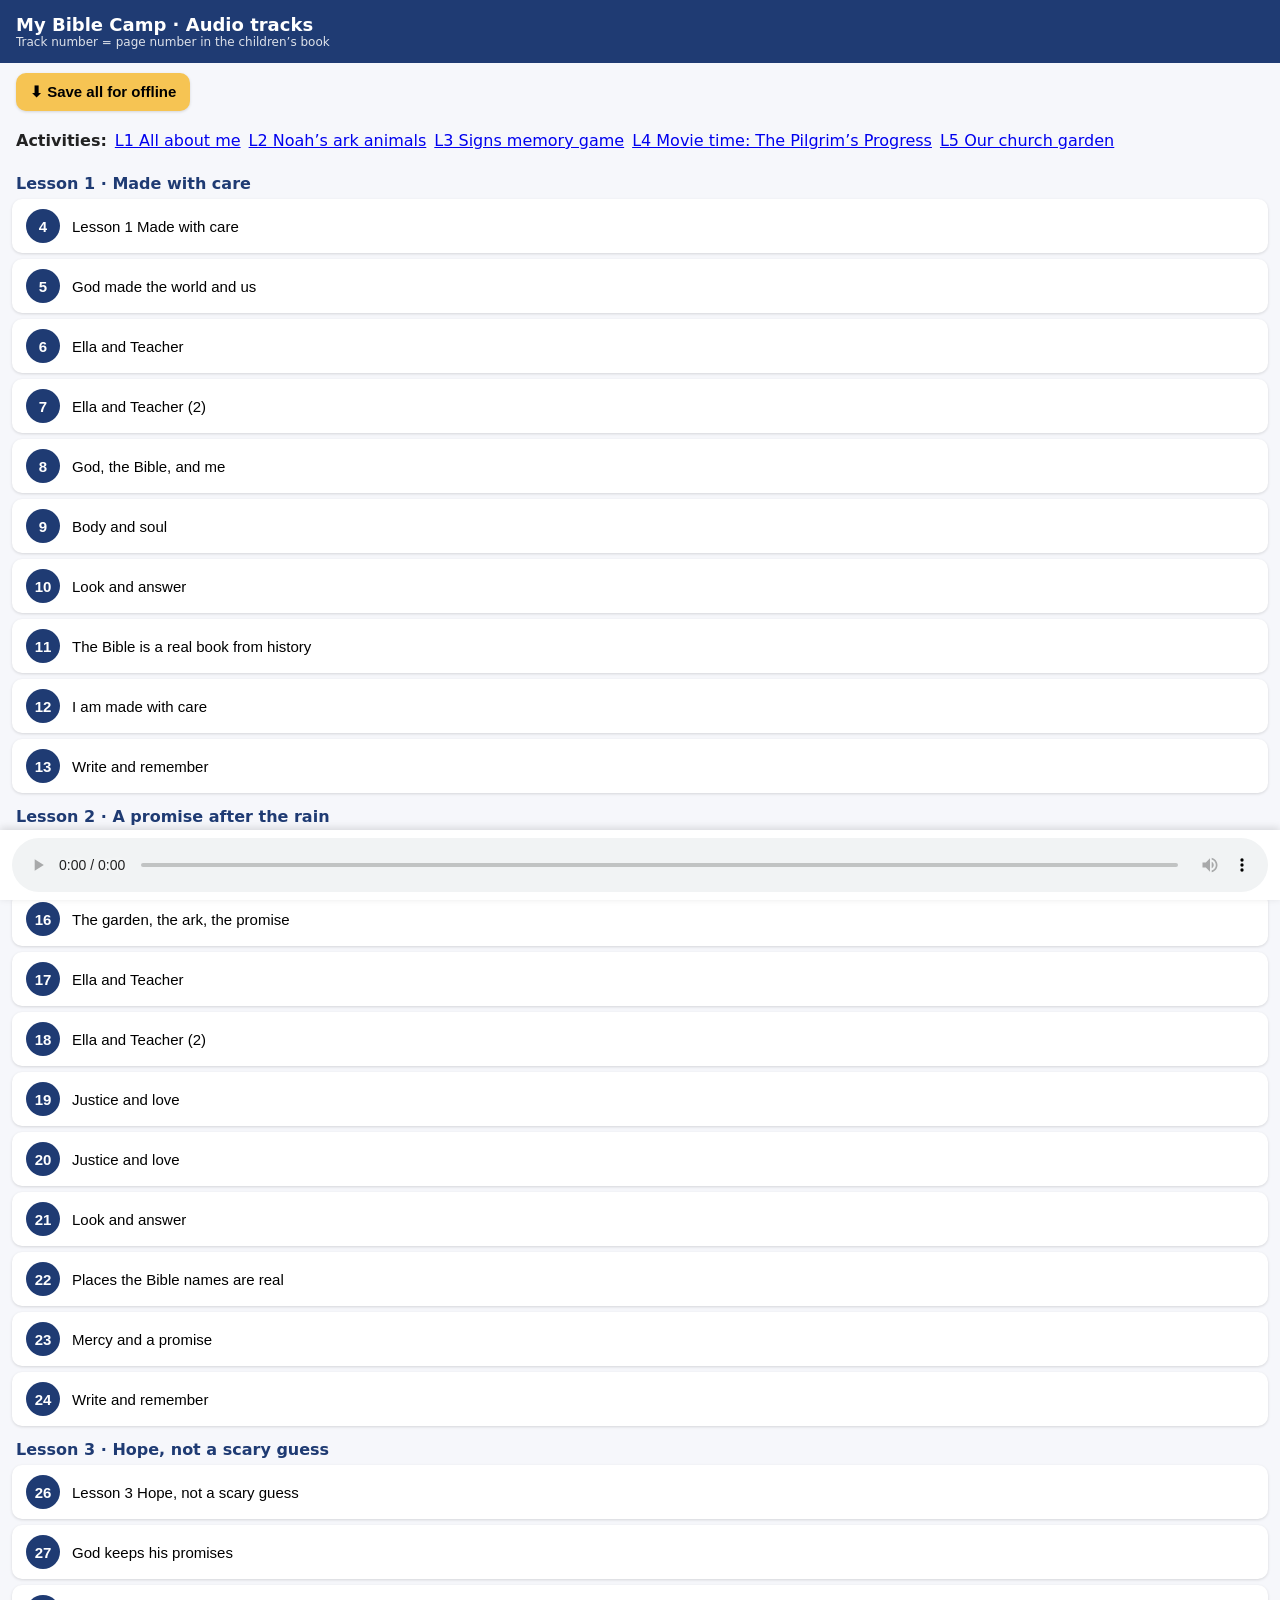
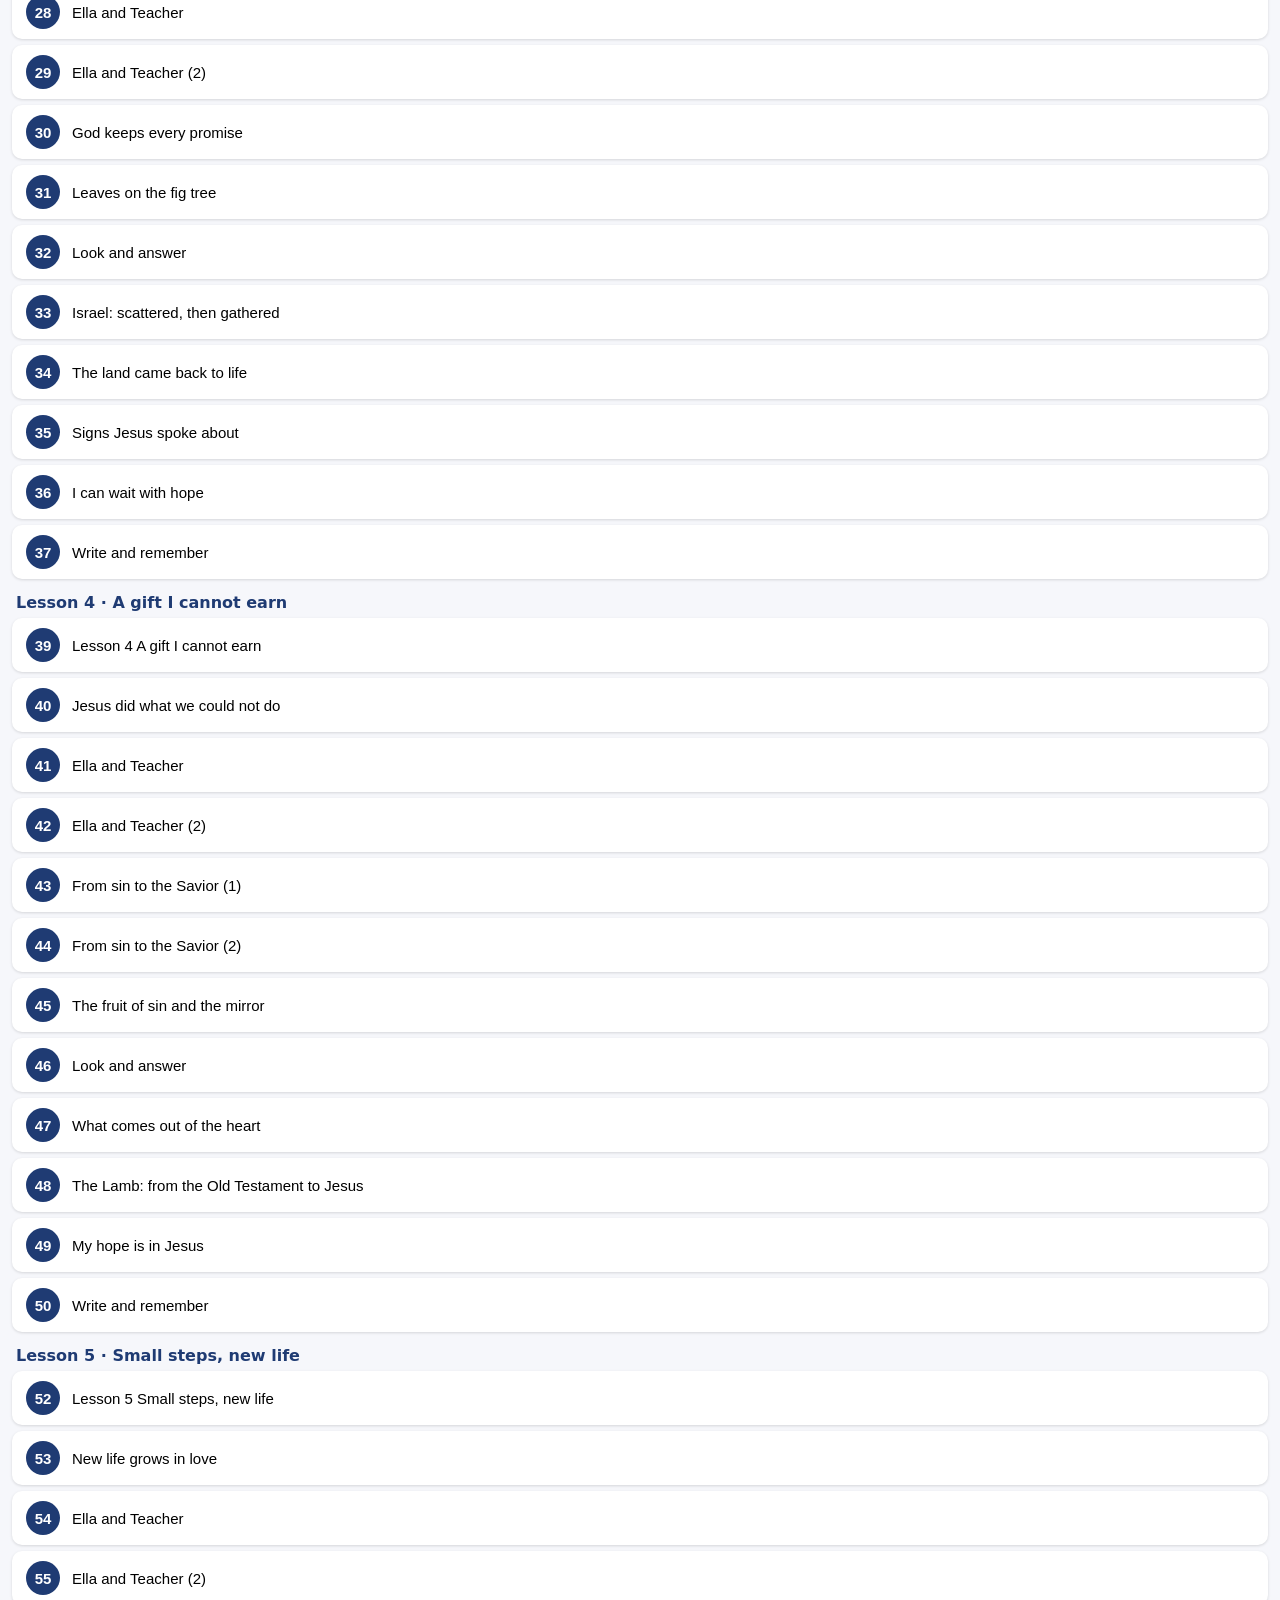
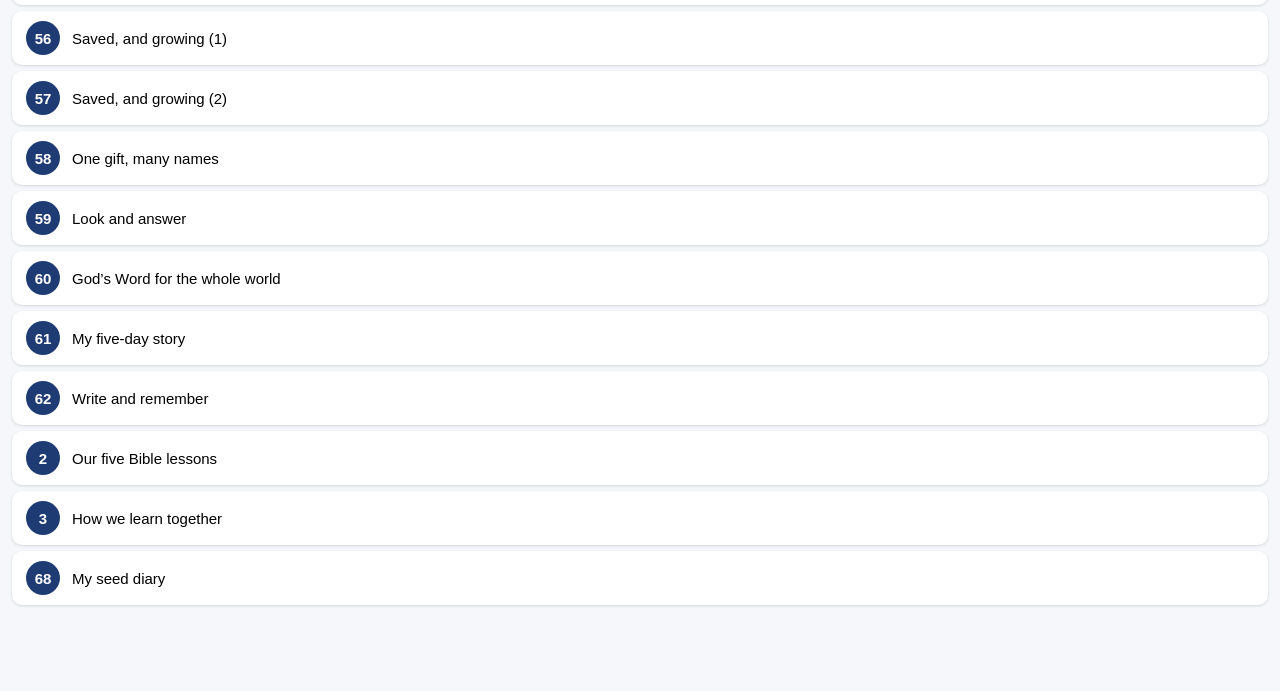
==== index.html @ bdaf3e14 "update index.html" ====
<!doctype html><html lang="en"><head><meta charset="utf-8"><meta name="viewport" content="width=device-width,initial-scale=1">
<title>My Bible Camp – Audio</title><link rel="manifest" href="manifest.webmanifest"><meta name="theme-color" content="#1F3B73">
<style>body{font-family:system-ui,sans-serif;margin:0;background:#f6f7fb;color:#222}header{background:#1F3B73;color:#fff;padding:14px 16px}header h1{margin:0;font-size:18px}
.bar{display:flex;gap:8px;padding:10px 16px;align-items:center;flex-wrap:wrap}button{border:0;border-radius:10px;padding:10px 14px;font-size:15px;background:#fff;box-shadow:0 1px 3px #0002}
#save{background:#F6C453;font-weight:700}#status{font-size:13px;color:#555}ul{list-style:none;margin:0;padding:0 12px 80px}li{margin:6px 0}
.play{width:100%;text-align:left;display:flex;gap:12px;align-items:center}.play.active{outline:3px solid #F6C453}.num{background:#1F3B73;color:#fff;border-radius:50%;width:34px;height:34px;display:inline-flex;align-items:center;justify-content:center;font-weight:700;flex:none}
.day{font-weight:700;margin:14px 4px 4px;color:#1F3B73}#ctl{position:fixed;bottom:0;left:0;right:0;background:#fff;box-shadow:0 -2px 8px #0002;padding:8px 12px;display:flex;gap:8px;align-items:center}#ctl audio{flex:1}
</style></head><body><header><h1>My Bible Camp · Audio tracks</h1><div style="font-size:12px;opacity:.85">Track number = page number in the children’s book</div></header>
<div class="bar"><button id="save">⬇ Save all for offline</button><span id="status"></span></div>
<div class="bar" id="acts"><b>Activities:</b> <a href="activity/1.html">L1 All about me</a> <a href="activity/2.html">L2 Noah’s ark animals</a> <a href="activity/3.html">L3 Signs memory game</a> <a href="activity/4.html">L4 Movie time: The Pilgrim’s Progress</a> <a href="activity/5.html">L5 Our church garden</a></div><ul id="list"><li class="day" id="L1">Lesson 1 · Made with care</li><li><button class="play" data-src="audio/track_04.mp3" id="t4"><span class="num">4</span><span class="ttl">Lesson 1 Made with care</span></button></li><li><button class="play" data-src="audio/track_05.mp3" id="t5"><span class="num">5</span><span class="ttl">God made the world and us</span></button></li><li><button class="play" data-src="audio/track_06.mp3" id="t6"><span class="num">6</span><span class="ttl">Ella and Teacher</span></button></li><li><button class="play" data-src="audio/track_07.mp3" id="t7"><span class="num">7</span><span class="ttl">Ella and Teacher (2)</span></button></li><li><button class="play" data-src="audio/track_08.mp3" id="t8"><span class="num">8</span><span class="ttl">God, the Bible, and me</span></button></li><li><button class="play" data-src="audio/track_09.mp3" id="t9"><span class="num">9</span><span class="ttl">Body and soul</span></button></li><li><button class="play" data-src="audio/track_10.mp3" id="t10"><span class="num">10</span><span class="ttl">Look and answer</span></button></li><li><button class="play" data-src="audio/track_11.mp3" id="t11"><span class="num">11</span><span class="ttl">The Bible is a real book from history</span></button></li><li><button class="play" data-src="audio/track_12.mp3" id="t12"><span class="num">12</span><span class="ttl">I am made with care</span></button></li><li><button class="play" data-src="audio/track_13.mp3" id="t13"><span class="num">13</span><span class="ttl">Write and remember</span></button></li><li class="day" id="L2">Lesson 2 · A promise after the rain</li><li><button class="play" data-src="audio/track_15.mp3" id="t15"><span class="num">15</span><span class="ttl">Lesson 2 A promise after the rain</span></button></li><li><button class="play" data-src="audio/track_16.mp3" id="t16"><span class="num">16</span><span class="ttl">The garden, the ark, the promise</span></button></li><li><button class="play" data-src="audio/track_17.mp3" id="t17"><span class="num">17</span><span class="ttl">Ella and Teacher</span></button></li><li><button class="play" data-src="audio/track_18.mp3" id="t18"><span class="num">18</span><span class="ttl">Ella and Teacher (2)</span></button></li><li><button class="play" data-src="audio/track_19.mp3" id="t19"><span class="num">19</span><span class="ttl">Justice and love</span></button></li><li><button class="play" data-src="audio/track_20.mp3" id="t20"><span class="num">20</span><span class="ttl">Justice and love</span></button></li><li><button class="play" data-src="audio/track_21.mp3" id="t21"><span class="num">21</span><span class="ttl">Look and answer</span></button></li><li><button class="play" data-src="audio/track_22.mp3" id="t22"><span class="num">22</span><span class="ttl">Places the Bible names are real</span></button></li><li><button class="play" data-src="audio/track_23.mp3" id="t23"><span class="num">23</span><span class="ttl">Mercy and a promise</span></button></li><li><button class="play" data-src="audio/track_24.mp3" id="t24"><span class="num">24</span><span class="ttl">Write and remember</span></button></li><li class="day" id="L3">Lesson 3 · Hope, not a scary guess</li><li><button class="play" data-src="audio/track_26.mp3" id="t26"><span class="num">26</span><span class="ttl">Lesson 3 Hope, not a scary guess</span></button></li><li><button class="play" data-src="audio/track_27.mp3" id="t27"><span class="num">27</span><span class="ttl">God keeps his promises</span></button></li><li><button class="play" data-src="audio/track_28.mp3" id="t28"><span class="num">28</span><span class="ttl">Ella and Teacher</span></button></li><li><button class="play" data-src="audio/track_29.mp3" id="t29"><span class="num">29</span><span class="ttl">Ella and Teacher (2)</span></button></li><li><button class="play" data-src="audio/track_30.mp3" id="t30"><span class="num">30</span><span class="ttl">God keeps every promise</span></button></li><li><button class="play" data-src="audio/track_31.mp3" id="t31"><span class="num">31</span><span class="ttl">Leaves on the fig tree</span></button></li><li><button class="play" data-src="audio/track_32.mp3" id="t32"><span class="num">32</span><span class="ttl">Look and answer</span></button></li><li><button class="play" data-src="audio/track_33.mp3" id="t33"><span class="num">33</span><span class="ttl">Israel: scattered, then gathered</span></button></li><li><button class="play" data-src="audio/track_34.mp3" id="t34"><span class="num">34</span><span class="ttl">The land came back to life</span></button></li><li><button class="play" data-src="audio/track_35.mp3" id="t35"><span class="num">35</span><span class="ttl">Signs Jesus spoke about</span></button></li><li><button class="play" data-src="audio/track_36.mp3" id="t36"><span class="num">36</span><span class="ttl">I can wait with hope</span></button></li><li><button class="play" data-src="audio/track_37.mp3" id="t37"><span class="num">37</span><span class="ttl">Write and remember</span></button></li><li class="day" id="L4">Lesson 4 · A gift I cannot earn</li><li><button class="play" data-src="audio/track_39.mp3" id="t39"><span class="num">39</span><span class="ttl">Lesson 4 A gift I cannot earn</span></button></li><li><button class="play" data-src="audio/track_40.mp3" id="t40"><span class="num">40</span><span class="ttl">Jesus did what we could not do</span></button></li><li><button class="play" data-src="audio/track_41.mp3" id="t41"><span class="num">41</span><span class="ttl">Ella and Teacher</span></button></li><li><button class="play" data-src="audio/track_42.mp3" id="t42"><span class="num">42</span><span class="ttl">Ella and Teacher (2)</span></button></li><li><button class="play" data-src="audio/track_43.mp3" id="t43"><span class="num">43</span><span class="ttl">From sin to the Savior (1)</span></button></li><li><button class="play" data-src="audio/track_44.mp3" id="t44"><span class="num">44</span><span class="ttl">From sin to the Savior (2)</span></button></li><li><button class="play" data-src="audio/track_45.mp3" id="t45"><span class="num">45</span><span class="ttl">The fruit of sin and the mirror</span></button></li><li><button class="play" data-src="audio/track_46.mp3" id="t46"><span class="num">46</span><span class="ttl">Look and answer</span></button></li><li><button class="play" data-src="audio/track_47.mp3" id="t47"><span class="num">47</span><span class="ttl">What comes out of the heart</span></button></li><li><button class="play" data-src="audio/track_48.mp3" id="t48"><span class="num">48</span><span class="ttl">The Lamb: from the Old Testament to Jesus</span></button></li><li><button class="play" data-src="audio/track_49.mp3" id="t49"><span class="num">49</span><span class="ttl">My hope is in Jesus</span></button></li><li><button class="play" data-src="audio/track_50.mp3" id="t50"><span class="num">50</span><span class="ttl">Write and remember</span></button></li><li class="day" id="L5">Lesson 5 · Small steps, new life</li><li><button class="play" data-src="audio/track_52.mp3" id="t52"><span class="num">52</span><span class="ttl">Lesson 5 Small steps, new life</span></button></li><li><button class="play" data-src="audio/track_53.mp3" id="t53"><span class="num">53</span><span class="ttl">New life grows in love</span></button></li><li><button class="play" data-src="audio/track_54.mp3" id="t54"><span class="num">54</span><span class="ttl">Ella and Teacher</span></button></li><li><button class="play" data-src="audio/track_55.mp3" id="t55"><span class="num">55</span><span class="ttl">Ella and Teacher (2)</span></button></li><li><button class="play" data-src="audio/track_56.mp3" id="t56"><span class="num">56</span><span class="ttl">Saved, and growing (1)</span></button></li><li><button class="play" data-src="audio/track_57.mp3" id="t57"><span class="num">57</span><span class="ttl">Saved, and growing (2)</span></button></li><li><button class="play" data-src="audio/track_58.mp3" id="t58"><span class="num">58</span><span class="ttl">One gift, many names</span></button></li><li><button class="play" data-src="audio/track_59.mp3" id="t59"><span class="num">59</span><span class="ttl">Look and answer</span></button></li><li><button class="play" data-src="audio/track_60.mp3" id="t60"><span class="num">60</span><span class="ttl">God’s Word for the whole world</span></button></li><li><button class="play" data-src="audio/track_61.mp3" id="t61"><span class="num">61</span><span class="ttl">My five-day story</span></button></li><li><button class="play" data-src="audio/track_62.mp3" id="t62"><span class="num">62</span><span class="ttl">Write and remember</span></button></li>
<li><button class="play" data-src="audio/track_02.mp3" id="t2"><span class="num">2</span><span class="ttl">Our five Bible lessons</span></button></li><li><button class="play" data-src="audio/track_03.mp3" id="t3"><span class="num">3</span><span class="ttl">How we learn together</span></button></li><li><button class="play" data-src="audio/track_68.mp3" id="t68"><span class="num">68</span><span class="ttl">My seed diary</span></button></li></ul>
<div id="ctl"><audio id="a" controls preload="none"></audio></div>
<script>
const a=document.getElementById('a');const files=["audio/track_02.mp3", "audio/track_03.mp3", "audio/track_04.mp3", "audio/track_05.mp3", "audio/track_06.mp3", "audio/track_07.mp3", "audio/track_08.mp3", "audio/track_09.mp3", "audio/track_10.mp3", "audio/track_11.mp3", "audio/track_12.mp3", "audio/track_13.mp3", "audio/track_15.mp3", "audio/track_16.mp3", "audio/track_17.mp3", "audio/track_18.mp3", "audio/track_19.mp3", "audio/track_20.mp3", "audio/track_21.mp3", "audio/track_22.mp3", "audio/track_23.mp3", "audio/track_24.mp3", "audio/track_26.mp3", "audio/track_27.mp3", "audio/track_28.mp3", "audio/track_29.mp3", "audio/track_30.mp3", "audio/track_31.mp3", "audio/track_32.mp3", "audio/track_33.mp3", "audio/track_34.mp3", "audio/track_35.mp3", "audio/track_36.mp3", "audio/track_37.mp3", "audio/track_39.mp3", "audio/track_40.mp3", "audio/track_41.mp3", "audio/track_42.mp3", "audio/track_43.mp3", "audio/track_44.mp3", "audio/track_45.mp3", "audio/track_46.mp3", "audio/track_47.mp3", "audio/track_48.mp3", "audio/track_49.mp3", "audio/track_50.mp3", "audio/track_52.mp3", "audio/track_53.mp3", "audio/track_54.mp3", "audio/track_55.mp3", "audio/track_56.mp3", "audio/track_57.mp3", "audio/track_58.mp3", "audio/track_59.mp3", "audio/track_60.mp3", "audio/track_61.mp3", "audio/track_62.mp3", "audio/track_68.mp3", "activity/1.html", "activity/2.html", "activity/3.html", "activity/4.html", "activity/5.html", "activity/a1.mp3", "activity/a3.mp3"];
function play(btn){document.querySelectorAll('.play').forEach(b=>b.classList.remove('active'));btn.classList.add('active');a.src=btn.dataset.src;a.play();btn.scrollIntoView({block:'center'});}
document.querySelectorAll('.play').forEach(b=>b.onclick=()=>play(b));
if('serviceWorker' in navigator)navigator.serviceWorker.register('sw.js');
document.getElementById('save').onclick=async()=>{const s=document.getElementById('status');const c=await caches.open('bible-audio-v1');let n=0;for(const f of files){try{await c.add(f);n++;s.textContent=`Saved ${n}/${files.length}`;}catch(e){s.textContent='Error: '+f;}}s.textContent=`Saved ${n} tracks. Works offline now.`;};
const h=location.hash.replace('#','');if(h){const b=document.getElementById('t'+h);if(b)setTimeout(()=>play(b),300);else{const d=document.getElementById(h);if(d)d.scrollIntoView({block:'start'});}}
</script></body></html>
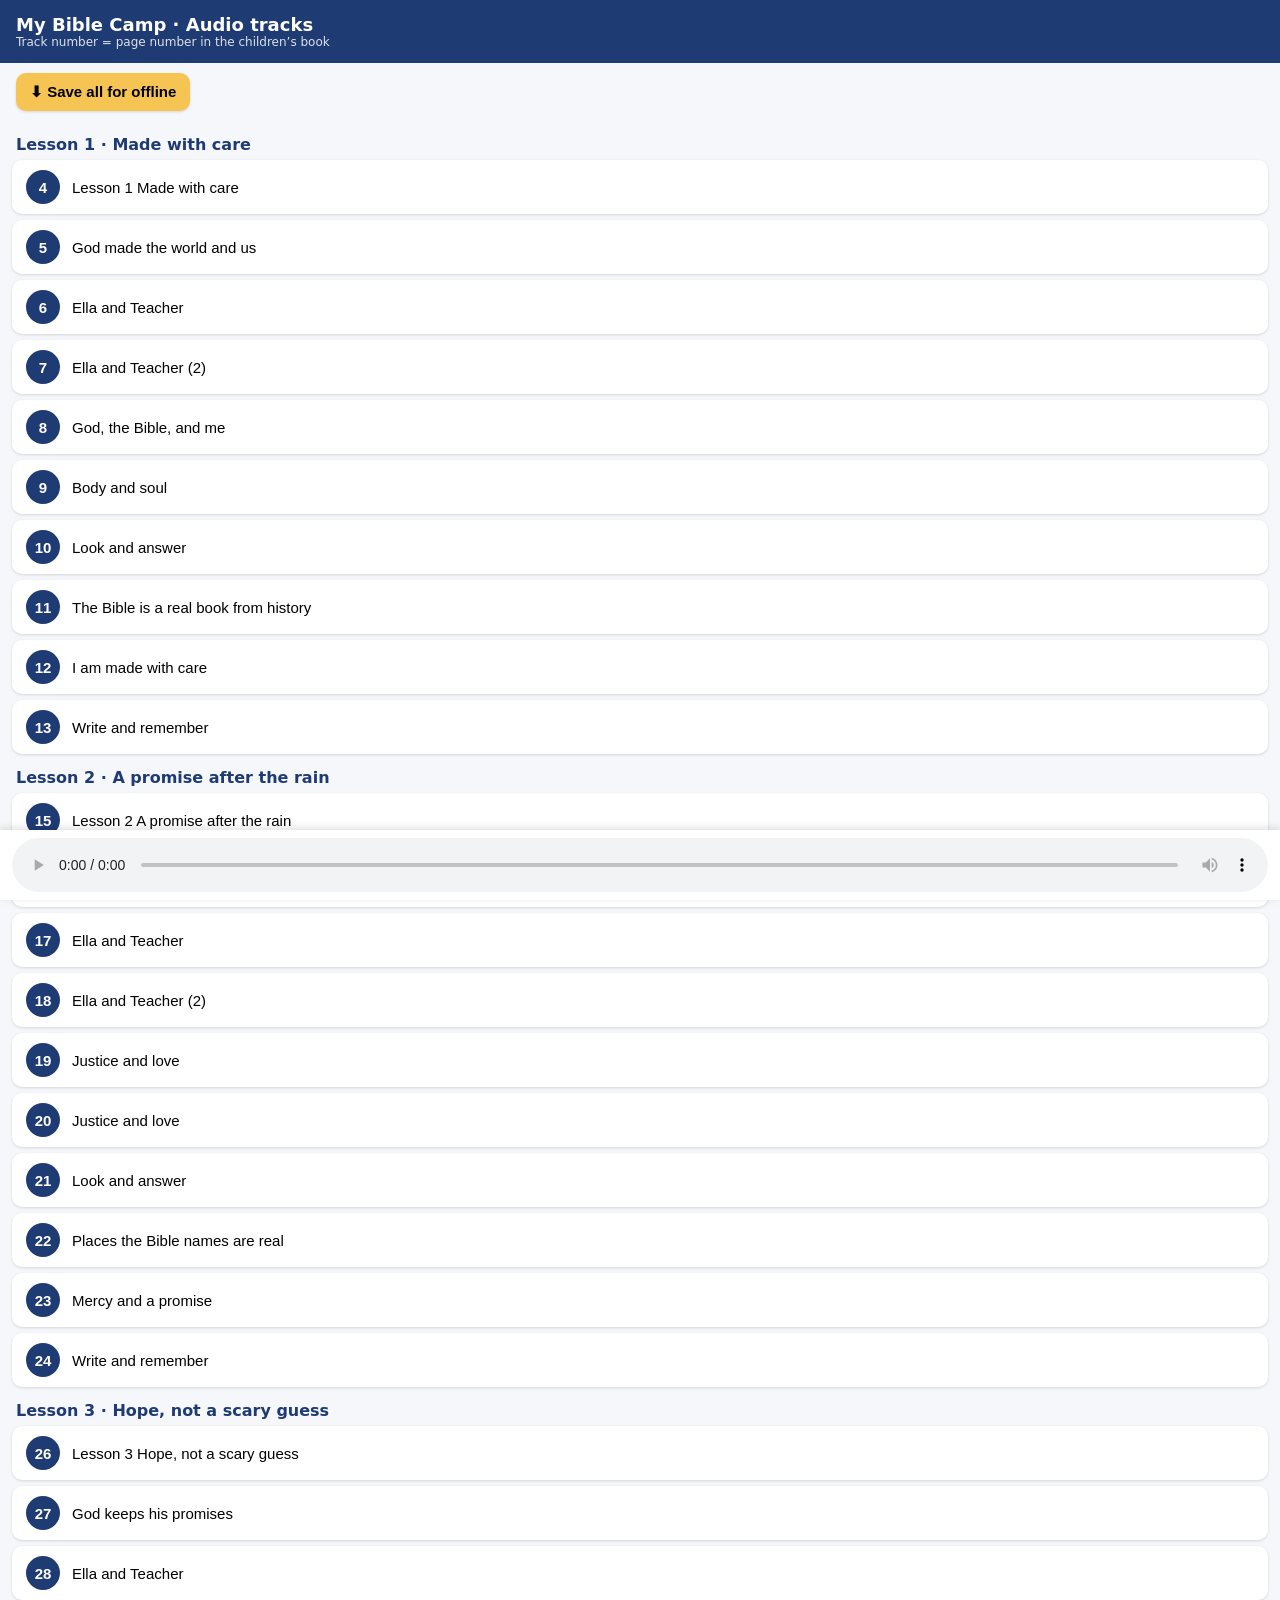
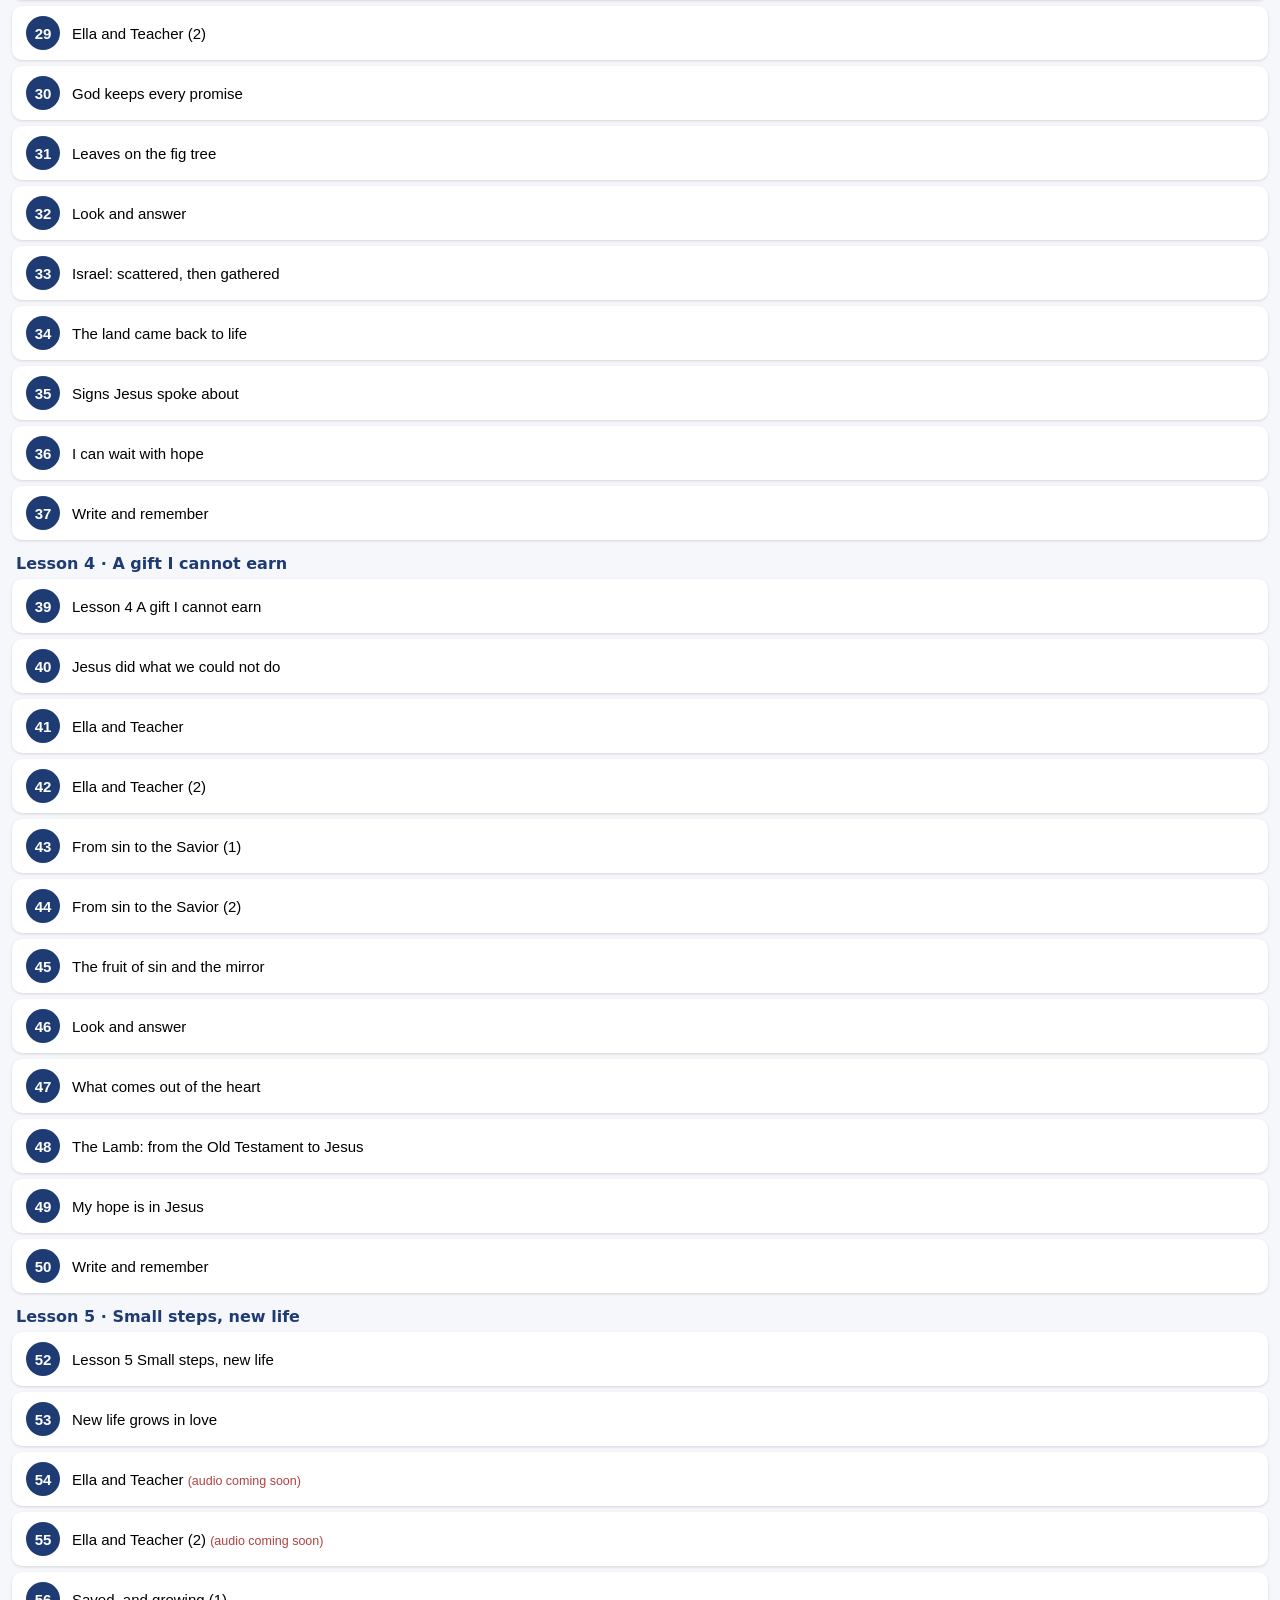
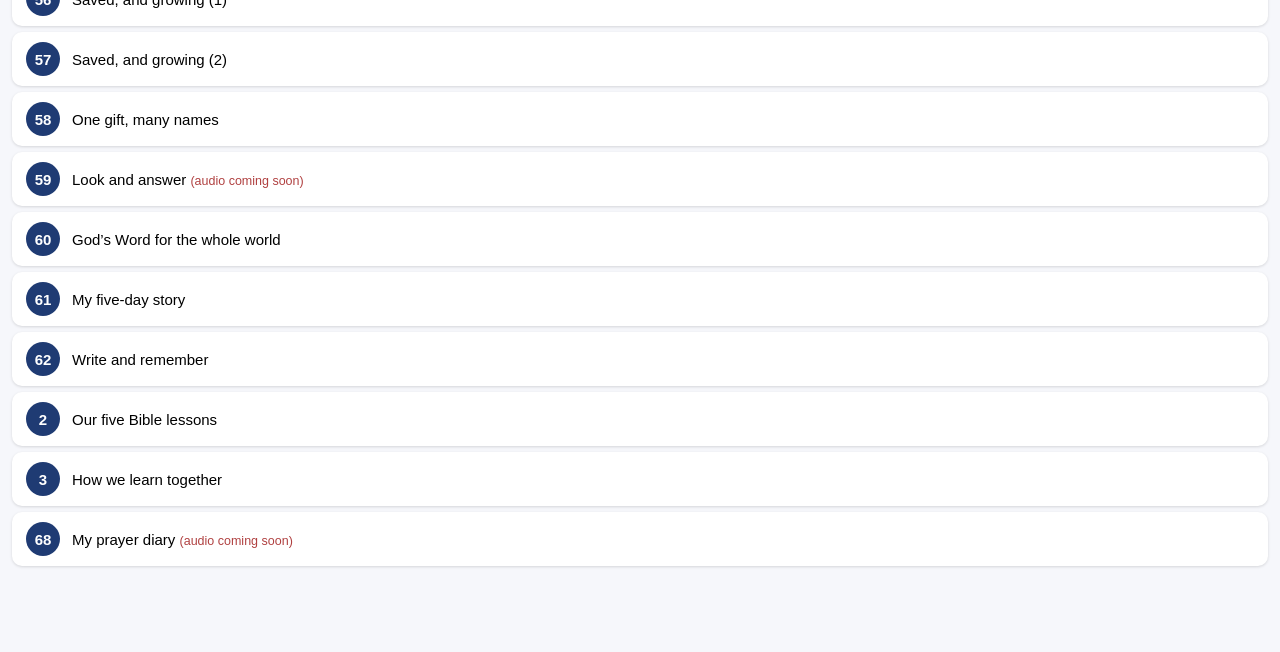
==== commit 1c7e1f2c: "update root: Day 4 sin fruits, Day 5 prayer capsule, opening day page" ====
--- a/index.html
+++ b/index.html
@@ -7,14 +7,14 @@
 .day{font-weight:700;margin:14px 4px 4px;color:#1F3B73}#ctl{position:fixed;bottom:0;left:0;right:0;background:#fff;box-shadow:0 -2px 8px #0002;padding:8px 12px;display:flex;gap:8px;align-items:center}#ctl audio{flex:1}
 </style></head><body><header><h1>My Bible Camp · Audio tracks</h1><div style="font-size:12px;opacity:.85">Track number = page number in the children’s book</div></header>
 <div class="bar"><button id="save">⬇ Save all for offline</button><span id="status"></span></div>
-<div class="bar" id="acts"><b>Activities:</b> <a href="activity/1.html">L1 All about me</a> <a href="activity/2.html">L2 Noah’s ark animals</a> <a href="activity/3.html">L3 Signs memory game</a> <a href="activity/4.html">L4 Movie time: The Pilgrim’s Progress</a> <a href="activity/5.html">L5 Our church garden</a></div><ul id="list"><li class="day" id="L1">Lesson 1 · Made with care</li><li><button class="play" data-src="audio/track_04.mp3" id="t4"><span class="num">4</span><span class="ttl">Lesson 1 Made with care</span></button></li><li><button class="play" data-src="audio/track_05.mp3" id="t5"><span class="num">5</span><span class="ttl">God made the world and us</span></button></li><li><button class="play" data-src="audio/track_06.mp3" id="t6"><span class="num">6</span><span class="ttl">Ella and Teacher</span></button></li><li><button class="play" data-src="audio/track_07.mp3" id="t7"><span class="num">7</span><span class="ttl">Ella and Teacher (2)</span></button></li><li><button class="play" data-src="audio/track_08.mp3" id="t8"><span class="num">8</span><span class="ttl">God, the Bible, and me</span></button></li><li><button class="play" data-src="audio/track_09.mp3" id="t9"><span class="num">9</span><span class="ttl">Body and soul</span></button></li><li><button class="play" data-src="audio/track_10.mp3" id="t10"><span class="num">10</span><span class="ttl">Look and answer</span></button></li><li><button class="play" data-src="audio/track_11.mp3" id="t11"><span class="num">11</span><span class="ttl">The Bible is a real book from history</span></button></li><li><button class="play" data-src="audio/track_12.mp3" id="t12"><span class="num">12</span><span class="ttl">I am made with care</span></button></li><li><button class="play" data-src="audio/track_13.mp3" id="t13"><span class="num">13</span><span class="ttl">Write and remember</span></button></li><li class="day" id="L2">Lesson 2 · A promise after the rain</li><li><button class="play" data-src="audio/track_15.mp3" id="t15"><span class="num">15</span><span class="ttl">Lesson 2 A promise after the rain</span></button></li><li><button class="play" data-src="audio/track_16.mp3" id="t16"><span class="num">16</span><span class="ttl">The garden, the ark, the promise</span></button></li><li><button class="play" data-src="audio/track_17.mp3" id="t17"><span class="num">17</span><span class="ttl">Ella and Teacher</span></button></li><li><button class="play" data-src="audio/track_18.mp3" id="t18"><span class="num">18</span><span class="ttl">Ella and Teacher (2)</span></button></li><li><button class="play" data-src="audio/track_19.mp3" id="t19"><span class="num">19</span><span class="ttl">Justice and love</span></button></li><li><button class="play" data-src="audio/track_20.mp3" id="t20"><span class="num">20</span><span class="ttl">Justice and love</span></button></li><li><button class="play" data-src="audio/track_21.mp3" id="t21"><span class="num">21</span><span class="ttl">Look and answer</span></button></li><li><button class="play" data-src="audio/track_22.mp3" id="t22"><span class="num">22</span><span class="ttl">Places the Bible names are real</span></button></li><li><button class="play" data-src="audio/track_23.mp3" id="t23"><span class="num">23</span><span class="ttl">Mercy and a promise</span></button></li><li><button class="play" data-src="audio/track_24.mp3" id="t24"><span class="num">24</span><span class="ttl">Write and remember</span></button></li><li class="day" id="L3">Lesson 3 · Hope, not a scary guess</li><li><button class="play" data-src="audio/track_26.mp3" id="t26"><span class="num">26</span><span class="ttl">Lesson 3 Hope, not a scary guess</span></button></li><li><button class="play" data-src="audio/track_27.mp3" id="t27"><span class="num">27</span><span class="ttl">God keeps his promises</span></button></li><li><button class="play" data-src="audio/track_28.mp3" id="t28"><span class="num">28</span><span class="ttl">Ella and Teacher</span></button></li><li><button class="play" data-src="audio/track_29.mp3" id="t29"><span class="num">29</span><span class="ttl">Ella and Teacher (2)</span></button></li><li><button class="play" data-src="audio/track_30.mp3" id="t30"><span class="num">30</span><span class="ttl">God keeps every promise</span></button></li><li><button class="play" data-src="audio/track_31.mp3" id="t31"><span class="num">31</span><span class="ttl">Leaves on the fig tree</span></button></li><li><button class="play" data-src="audio/track_32.mp3" id="t32"><span class="num">32</span><span class="ttl">Look and answer</span></button></li><li><button class="play" data-src="audio/track_33.mp3" id="t33"><span class="num">33</span><span class="ttl">Israel: scattered, then gathered</span></button></li><li><button class="play" data-src="audio/track_34.mp3" id="t34"><span class="num">34</span><span class="ttl">The land came back to life</span></button></li><li><button class="play" data-src="audio/track_35.mp3" id="t35"><span class="num">35</span><span class="ttl">Signs Jesus spoke about</span></button></li><li><button class="play" data-src="audio/track_36.mp3" id="t36"><span class="num">36</span><span class="ttl">I can wait with hope</span></button></li><li><button class="play" data-src="audio/track_37.mp3" id="t37"><span class="num">37</span><span class="ttl">Write and remember</span></button></li><li class="day" id="L4">Lesson 4 · A gift I cannot earn</li><li><button class="play" data-src="audio/track_39.mp3" id="t39"><span class="num">39</span><span class="ttl">Lesson 4 A gift I cannot earn</span></button></li><li><button class="play" data-src="audio/track_40.mp3" id="t40"><span class="num">40</span><span class="ttl">Jesus did what we could not do</span></button></li><li><button class="play" data-src="audio/track_41.mp3" id="t41"><span class="num">41</span><span class="ttl">Ella and Teacher</span></button></li><li><button class="play" data-src="audio/track_42.mp3" id="t42"><span class="num">42</span><span class="ttl">Ella and Teacher (2)</span></button></li><li><button class="play" data-src="audio/track_43.mp3" id="t43"><span class="num">43</span><span class="ttl">From sin to the Savior (1)</span></button></li><li><button class="play" data-src="audio/track_44.mp3" id="t44"><span class="num">44</span><span class="ttl">From sin to the Savior (2)</span></button></li><li><button class="play" data-src="audio/track_45.mp3" id="t45"><span class="num">45</span><span class="ttl">The fruit of sin and the mirror</span></button></li><li><button class="play" data-src="audio/track_46.mp3" id="t46"><span class="num">46</span><span class="ttl">Look and answer</span></button></li><li><button class="play" data-src="audio/track_47.mp3" id="t47"><span class="num">47</span><span class="ttl">What comes out of the heart</span></button></li><li><button class="play" data-src="audio/track_48.mp3" id="t48"><span class="num">48</span><span class="ttl">The Lamb: from the Old Testament to Jesus</span></button></li><li><button class="play" data-src="audio/track_49.mp3" id="t49"><span class="num">49</span><span class="ttl">My hope is in Jesus</span></button></li><li><button class="play" data-src="audio/track_50.mp3" id="t50"><span class="num">50</span><span class="ttl">Write and remember</span></button></li><li class="day" id="L5">Lesson 5 · Small steps, new life</li><li><button class="play" data-src="audio/track_52.mp3" id="t52"><span class="num">52</span><span class="ttl">Lesson 5 Small steps, new life</span></button></li><li><button class="play" data-src="audio/track_53.mp3" id="t53"><span class="num">53</span><span class="ttl">New life grows in love</span></button></li><li><button class="play" data-src="audio/track_54.mp3" id="t54"><span class="num">54</span><span class="ttl">Ella and Teacher</span></button></li><li><button class="play" data-src="audio/track_55.mp3" id="t55"><span class="num">55</span><span class="ttl">Ella and Teacher (2)</span></button></li><li><button class="play" data-src="audio/track_56.mp3" id="t56"><span class="num">56</span><span class="ttl">Saved, and growing (1)</span></button></li><li><button class="play" data-src="audio/track_57.mp3" id="t57"><span class="num">57</span><span class="ttl">Saved, and growing (2)</span></button></li><li><button class="play" data-src="audio/track_58.mp3" id="t58"><span class="num">58</span><span class="ttl">One gift, many names</span></button></li><li><button class="play" data-src="audio/track_59.mp3" id="t59"><span class="num">59</span><span class="ttl">Look and answer</span></button></li><li><button class="play" data-src="audio/track_60.mp3" id="t60"><span class="num">60</span><span class="ttl">God’s Word for the whole world</span></button></li><li><button class="play" data-src="audio/track_61.mp3" id="t61"><span class="num">61</span><span class="ttl">My five-day story</span></button></li><li><button class="play" data-src="audio/track_62.mp3" id="t62"><span class="num">62</span><span class="ttl">Write and remember</span></button></li>
-<li><button class="play" data-src="audio/track_02.mp3" id="t2"><span class="num">2</span><span class="ttl">Our five Bible lessons</span></button></li><li><button class="play" data-src="audio/track_03.mp3" id="t3"><span class="num">3</span><span class="ttl">How we learn together</span></button></li><li><button class="play" data-src="audio/track_68.mp3" id="t68"><span class="num">68</span><span class="ttl">My seed diary</span></button></li></ul>
+<ul id="list"><li class="day" id="L1">Lesson 1 · Made with care</li><li><button class="play" data-src="audio/track_04.mp3" id="t4"><span class="num">4</span><span class="ttl">Lesson 1 Made with care</span></button></li><li><button class="play" data-src="audio/track_05.mp3" id="t5"><span class="num">5</span><span class="ttl">God made the world and us</span></button></li><li><button class="play" data-src="audio/track_06.mp3" id="t6"><span class="num">6</span><span class="ttl">Ella and Teacher</span></button></li><li><button class="play" data-src="audio/track_07.mp3" id="t7"><span class="num">7</span><span class="ttl">Ella and Teacher (2)</span></button></li><li><button class="play" data-src="audio/track_08.mp3" id="t8"><span class="num">8</span><span class="ttl">God, the Bible, and me</span></button></li><li><button class="play" data-src="audio/track_09.mp3" id="t9"><span class="num">9</span><span class="ttl">Body and soul</span></button></li><li><button class="play" data-src="audio/track_10.mp3" id="t10"><span class="num">10</span><span class="ttl">Look and answer</span></button></li><li><button class="play" data-src="audio/track_11.mp3" id="t11"><span class="num">11</span><span class="ttl">The Bible is a real book from history</span></button></li><li><button class="play" data-src="audio/track_12.mp3" id="t12"><span class="num">12</span><span class="ttl">I am made with care</span></button></li><li><button class="play" data-src="audio/track_13.mp3" id="t13"><span class="num">13</span><span class="ttl">Write and remember</span></button></li><li class="day" id="L2">Lesson 2 · A promise after the rain</li><li><button class="play" data-src="audio/track_15.mp3" id="t15"><span class="num">15</span><span class="ttl">Lesson 2 A promise after the rain</span></button></li><li><button class="play" data-src="audio/track_16.mp3" id="t16"><span class="num">16</span><span class="ttl">The garden, the ark, the promise</span></button></li><li><button class="play" data-src="audio/track_17.mp3" id="t17"><span class="num">17</span><span class="ttl">Ella and Teacher</span></button></li><li><button class="play" data-src="audio/track_18.mp3" id="t18"><span class="num">18</span><span class="ttl">Ella and Teacher (2)</span></button></li><li><button class="play" data-src="audio/track_19.mp3" id="t19"><span class="num">19</span><span class="ttl">Justice and love</span></button></li><li><button class="play" data-src="audio/track_20.mp3" id="t20"><span class="num">20</span><span class="ttl">Justice and love</span></button></li><li><button class="play" data-src="audio/track_21.mp3" id="t21"><span class="num">21</span><span class="ttl">Look and answer</span></button></li><li><button class="play" data-src="audio/track_22.mp3" id="t22"><span class="num">22</span><span class="ttl">Places the Bible names are real</span></button></li><li><button class="play" data-src="audio/track_23.mp3" id="t23"><span class="num">23</span><span class="ttl">Mercy and a promise</span></button></li><li><button class="play" data-src="audio/track_24.mp3" id="t24"><span class="num">24</span><span class="ttl">Write and remember</span></button></li><li class="day" id="L3">Lesson 3 · Hope, not a scary guess</li><li><button class="play" data-src="audio/track_26.mp3" id="t26"><span class="num">26</span><span class="ttl">Lesson 3 Hope, not a scary guess</span></button></li><li><button class="play" data-src="audio/track_27.mp3" id="t27"><span class="num">27</span><span class="ttl">God keeps his promises</span></button></li><li><button class="play" data-src="audio/track_28.mp3" id="t28"><span class="num">28</span><span class="ttl">Ella and Teacher</span></button></li><li><button class="play" data-src="audio/track_29.mp3" id="t29"><span class="num">29</span><span class="ttl">Ella and Teacher (2)</span></button></li><li><button class="play" data-src="audio/track_30.mp3" id="t30"><span class="num">30</span><span class="ttl">God keeps every promise</span></button></li><li><button class="play" data-src="audio/track_31.mp3" id="t31"><span class="num">31</span><span class="ttl">Leaves on the fig tree</span></button></li><li><button class="play" data-src="audio/track_32.mp3" id="t32"><span class="num">32</span><span class="ttl">Look and answer</span></button></li><li><button class="play" data-src="audio/track_33.mp3" id="t33"><span class="num">33</span><span class="ttl">Israel: scattered, then gathered</span></button></li><li><button class="play" data-src="audio/track_34.mp3" id="t34"><span class="num">34</span><span class="ttl">The land came back to life</span></button></li><li><button class="play" data-src="audio/track_35.mp3" id="t35"><span class="num">35</span><span class="ttl">Signs Jesus spoke about</span></button></li><li><button class="play" data-src="audio/track_36.mp3" id="t36"><span class="num">36</span><span class="ttl">I can wait with hope</span></button></li><li><button class="play" data-src="audio/track_37.mp3" id="t37"><span class="num">37</span><span class="ttl">Write and remember</span></button></li><li class="day" id="L4">Lesson 4 · A gift I cannot earn</li><li><button class="play" data-src="audio/track_39.mp3" id="t39"><span class="num">39</span><span class="ttl">Lesson 4 A gift I cannot earn</span></button></li><li><button class="play" data-src="audio/track_40.mp3" id="t40"><span class="num">40</span><span class="ttl">Jesus did what we could not do</span></button></li><li><button class="play" data-src="audio/track_41.mp3" id="t41"><span class="num">41</span><span class="ttl">Ella and Teacher</span></button></li><li><button class="play" data-src="audio/track_42.mp3" id="t42"><span class="num">42</span><span class="ttl">Ella and Teacher (2)</span></button></li><li><button class="play" data-src="audio/track_43.mp3" id="t43"><span class="num">43</span><span class="ttl">From sin to the Savior (1)</span></button></li><li><button class="play" data-src="audio/track_44.mp3" id="t44"><span class="num">44</span><span class="ttl">From sin to the Savior (2)</span></button></li><li><button class="play" data-src="audio/track_45.mp3" id="t45"><span class="num">45</span><span class="ttl">The fruit of sin and the mirror</span></button></li><li><button class="play" data-src="audio/track_46.mp3" id="t46"><span class="num">46</span><span class="ttl">Look and answer</span></button></li><li><button class="play" data-src="audio/track_47.mp3" id="t47"><span class="num">47</span><span class="ttl">What comes out of the heart</span></button></li><li><button class="play" data-src="audio/track_48.mp3" id="t48"><span class="num">48</span><span class="ttl">The Lamb: from the Old Testament to Jesus</span></button></li><li><button class="play" data-src="audio/track_49.mp3" id="t49"><span class="num">49</span><span class="ttl">My hope is in Jesus</span></button></li><li><button class="play" data-src="audio/track_50.mp3" id="t50"><span class="num">50</span><span class="ttl">Write and remember</span></button></li><li class="day" id="L5">Lesson 5 · Small steps, new life</li><li><button class="play" data-src="audio/track_52.mp3" id="t52"><span class="num">52</span><span class="ttl">Lesson 5 Small steps, new life</span></button></li><li><button class="play" data-src="audio/track_53.mp3" id="t53"><span class="num">53</span><span class="ttl">New life grows in love</span></button></li><li><button class="play" data-src="audio/track_54.mp3" id="t54"><span class="num">54</span><span class="ttl">Ella and Teacher <small style="color:#B04040">(audio coming soon)</small></span></button></li><li><button class="play" data-src="audio/track_55.mp3" id="t55"><span class="num">55</span><span class="ttl">Ella and Teacher (2) <small style="color:#B04040">(audio coming soon)</small></span></button></li><li><button class="play" data-src="audio/track_56.mp3" id="t56"><span class="num">56</span><span class="ttl">Saved, and growing (1)</span></button></li><li><button class="play" data-src="audio/track_57.mp3" id="t57"><span class="num">57</span><span class="ttl">Saved, and growing (2)</span></button></li><li><button class="play" data-src="audio/track_58.mp3" id="t58"><span class="num">58</span><span class="ttl">One gift, many names</span></button></li><li><button class="play" data-src="audio/track_59.mp3" id="t59"><span class="num">59</span><span class="ttl">Look and answer <small style="color:#B04040">(audio coming soon)</small></span></button></li><li><button class="play" data-src="audio/track_60.mp3" id="t60"><span class="num">60</span><span class="ttl">God’s Word for the whole world</span></button></li><li><button class="play" data-src="audio/track_61.mp3" id="t61"><span class="num">61</span><span class="ttl">My five-day story</span></button></li><li><button class="play" data-src="audio/track_62.mp3" id="t62"><span class="num">62</span><span class="ttl">Write and remember</span></button></li>
+<li><button class="play" data-src="audio/track_02.mp3" id="t2"><span class="num">2</span><span class="ttl">Our five Bible lessons</span></button></li><li><button class="play" data-src="audio/track_03.mp3" id="t3"><span class="num">3</span><span class="ttl">How we learn together</span></button></li><li><button class="play" data-src="audio/track_68.mp3" id="t68"><span class="num">68</span><span class="ttl">My prayer diary <small style="color:#B04040">(audio coming soon)</small></span></button></li></ul>
 <div id="ctl"><audio id="a" controls preload="none"></audio></div>
 <script>
-const a=document.getElementById('a');const files=["audio/track_02.mp3", "audio/track_03.mp3", "audio/track_04.mp3", "audio/track_05.mp3", "audio/track_06.mp3", "audio/track_07.mp3", "audio/track_08.mp3", "audio/track_09.mp3", "audio/track_10.mp3", "audio/track_11.mp3", "audio/track_12.mp3", "audio/track_13.mp3", "audio/track_15.mp3", "audio/track_16.mp3", "audio/track_17.mp3", "audio/track_18.mp3", "audio/track_19.mp3", "audio/track_20.mp3", "audio/track_21.mp3", "audio/track_22.mp3", "audio/track_23.mp3", "audio/track_24.mp3", "audio/track_26.mp3", "audio/track_27.mp3", "audio/track_28.mp3", "audio/track_29.mp3", "audio/track_30.mp3", "audio/track_31.mp3", "audio/track_32.mp3", "audio/track_33.mp3", "audio/track_34.mp3", "audio/track_35.mp3", "audio/track_36.mp3", "audio/track_37.mp3", "audio/track_39.mp3", "audio/track_40.mp3", "audio/track_41.mp3", "audio/track_42.mp3", "audio/track_43.mp3", "audio/track_44.mp3", "audio/track_45.mp3", "audio/track_46.mp3", "audio/track_47.mp3", "audio/track_48.mp3", "audio/track_49.mp3", "audio/track_50.mp3", "audio/track_52.mp3", "audio/track_53.mp3", "audio/track_54.mp3", "audio/track_55.mp3", "audio/track_56.mp3", "audio/track_57.mp3", "audio/track_58.mp3", "audio/track_59.mp3", "audio/track_60.mp3", "audio/track_61.mp3", "audio/track_62.mp3", "audio/track_68.mp3", "activity/1.html", "activity/2.html", "activity/3.html", "activity/4.html", "activity/5.html", "activity/a1.mp3", "activity/a3.mp3"];
+const a=document.getElementById('a');const files=["audio/track_02.mp3", "audio/track_03.mp3", "audio/track_04.mp3", "audio/track_05.mp3", "audio/track_06.mp3", "audio/track_07.mp3", "audio/track_08.mp3", "audio/track_09.mp3", "audio/track_10.mp3", "audio/track_11.mp3", "audio/track_12.mp3", "audio/track_13.mp3", "audio/track_15.mp3", "audio/track_16.mp3", "audio/track_17.mp3", "audio/track_18.mp3", "audio/track_19.mp3", "audio/track_20.mp3", "audio/track_21.mp3", "audio/track_22.mp3", "audio/track_23.mp3", "audio/track_24.mp3", "audio/track_26.mp3", "audio/track_27.mp3", "audio/track_28.mp3", "audio/track_29.mp3", "audio/track_30.mp3", "audio/track_31.mp3", "audio/track_32.mp3", "audio/track_33.mp3", "audio/track_34.mp3", "audio/track_35.mp3", "audio/track_36.mp3", "audio/track_37.mp3", "audio/track_39.mp3", "audio/track_40.mp3", "audio/track_41.mp3", "audio/track_42.mp3", "audio/track_43.mp3", "audio/track_44.mp3", "audio/track_45.mp3", "audio/track_46.mp3", "audio/track_47.mp3", "audio/track_48.mp3", "audio/track_49.mp3", "audio/track_50.mp3", "audio/track_52.mp3", "audio/track_53.mp3", "audio/track_56.mp3", "audio/track_57.mp3", "audio/track_58.mp3", "audio/track_60.mp3", "audio/track_61.mp3", "audio/track_62.mp3", "activity/1.html", "activity/2.html", "activity/3.html", "activity/6.html", "activity/4.html", "activity/5.html", "activity/7.html", "activity/a1.mp3", "activity/a2.mp3", "activity/a3.mp3", "activity/a4.mp3"];
 function play(btn){document.querySelectorAll('.play').forEach(b=>b.classList.remove('active'));btn.classList.add('active');a.src=btn.dataset.src;a.play();btn.scrollIntoView({block:'center'});}
 document.querySelectorAll('.play').forEach(b=>b.onclick=()=>play(b));
 if('serviceWorker' in navigator)navigator.serviceWorker.register('sw.js');
-document.getElementById('save').onclick=async()=>{const s=document.getElementById('status');const c=await caches.open('bible-audio-v1');let n=0;for(const f of files){try{await c.add(f);n++;s.textContent=`Saved ${n}/${files.length}`;}catch(e){s.textContent='Error: '+f;}}s.textContent=`Saved ${n} tracks. Works offline now.`;};
+document.getElementById('save').onclick=async()=>{const s=document.getElementById('status');const c=await caches.open('bible-audio-v2');let n=0;for(const f of files){try{await c.add(f);n++;s.textContent=`Saved ${n}/${files.length}`;}catch(e){s.textContent='Error: '+f;}}s.textContent=`Saved ${n} tracks. Works offline now.`;};
 const h=location.hash.replace('#','');if(h){const b=document.getElementById('t'+h);if(b)setTimeout(()=>play(b),300);else{const d=document.getElementById(h);if(d)d.scrollIntoView({block:'start'});}}
 </script></body></html>
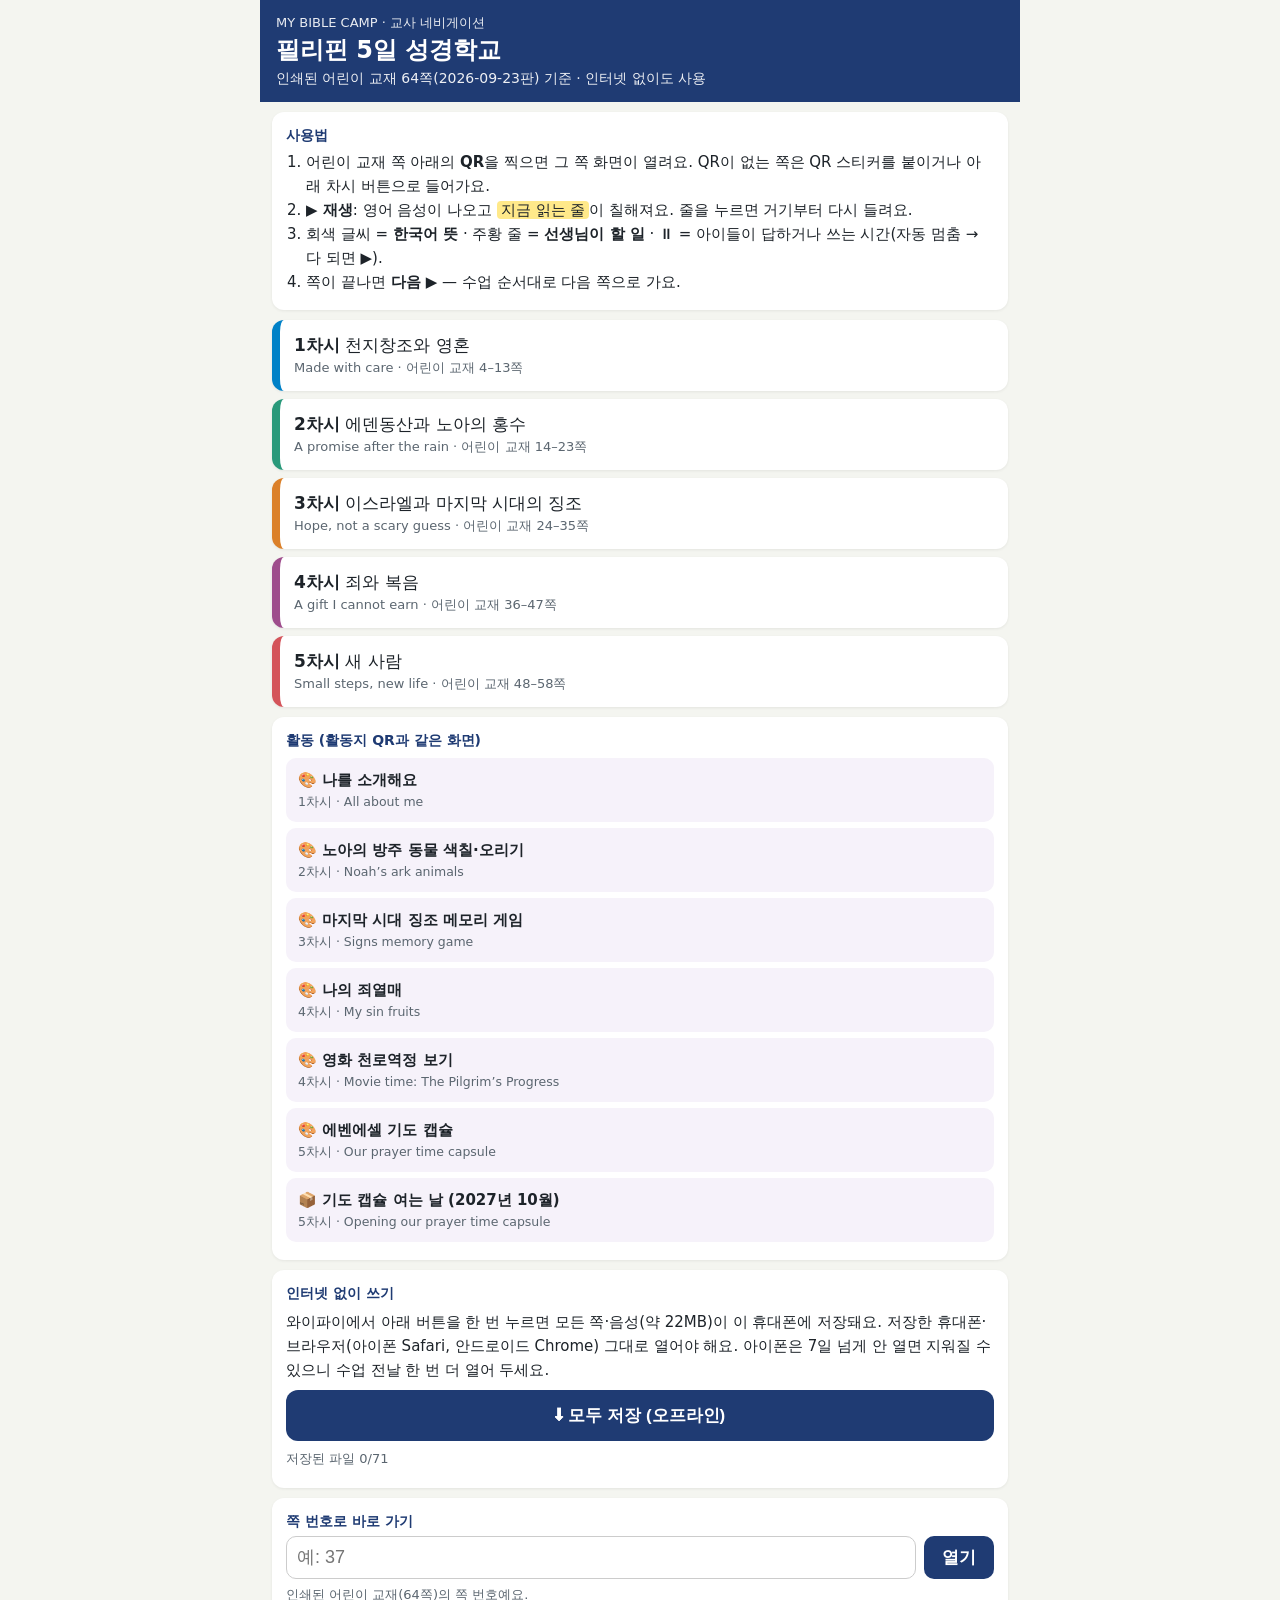
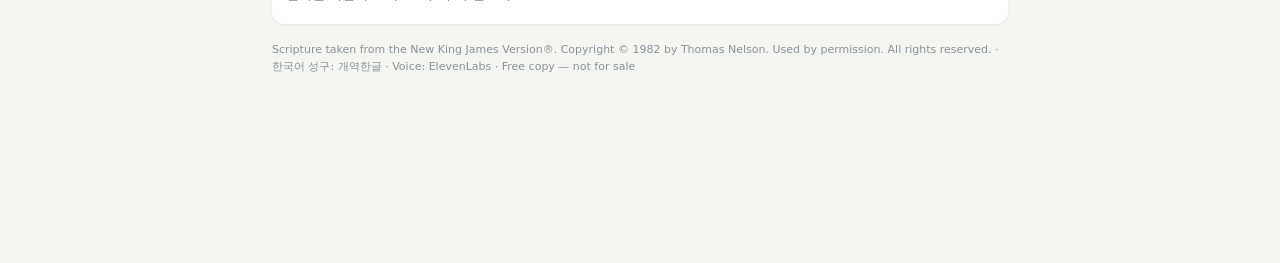
==== commit 09f139da: "teacher navigator for the printed 64-page book: root" ====
--- a/index.html
+++ b/index.html
@@ -1,20 +1,8 @@
-<!doctype html><html lang="en"><head><meta charset="utf-8"><meta name="viewport" content="width=device-width,initial-scale=1">
-<title>My Bible Camp – Audio</title><link rel="manifest" href="manifest.webmanifest"><meta name="theme-color" content="#1F3B73">
-<style>body{font-family:system-ui,sans-serif;margin:0;background:#f6f7fb;color:#222}header{background:#1F3B73;color:#fff;padding:14px 16px}header h1{margin:0;font-size:18px}
-.bar{display:flex;gap:8px;padding:10px 16px;align-items:center;flex-wrap:wrap}button{border:0;border-radius:10px;padding:10px 14px;font-size:15px;background:#fff;box-shadow:0 1px 3px #0002}
-#save{background:#F6C453;font-weight:700}#status{font-size:13px;color:#555}ul{list-style:none;margin:0;padding:0 12px 80px}li{margin:6px 0}
-.play{width:100%;text-align:left;display:flex;gap:12px;align-items:center}.play.active{outline:3px solid #F6C453}.num{background:#1F3B73;color:#fff;border-radius:50%;width:34px;height:34px;display:inline-flex;align-items:center;justify-content:center;font-weight:700;flex:none}
-.day{font-weight:700;margin:14px 4px 4px;color:#1F3B73}#ctl{position:fixed;bottom:0;left:0;right:0;background:#fff;box-shadow:0 -2px 8px #0002;padding:8px 12px;display:flex;gap:8px;align-items:center}#ctl audio{flex:1}
-</style></head><body><header><h1>My Bible Camp · Audio tracks</h1><div style="font-size:12px;opacity:.85">Track number = page number in the children’s book</div></header>
-<div class="bar"><button id="save">⬇ Save all for offline</button><span id="status"></span></div>
-<ul id="list"><li class="day" id="L1">Lesson 1 · Made with care</li><li><button class="play" data-src="audio/track_04.mp3" id="t4"><span class="num">4</span><span class="ttl">Lesson 1 Made with care</span></button></li><li><button class="play" data-src="audio/track_05.mp3" id="t5"><span class="num">5</span><span class="ttl">God made the world and us</span></button></li><li><button class="play" data-src="audio/track_06.mp3" id="t6"><span class="num">6</span><span class="ttl">Ella and Teacher</span></button></li><li><button class="play" data-src="audio/track_07.mp3" id="t7"><span class="num">7</span><span class="ttl">Ella and Teacher (2)</span></button></li><li><button class="play" data-src="audio/track_08.mp3" id="t8"><span class="num">8</span><span class="ttl">God, the Bible, and me</span></button></li><li><button class="play" data-src="audio/track_09.mp3" id="t9"><span class="num">9</span><span class="ttl">Body and soul</span></button></li><li><button class="play" data-src="audio/track_10.mp3" id="t10"><span class="num">10</span><span class="ttl">Look and answer</span></button></li><li><button class="play" data-src="audio/track_11.mp3" id="t11"><span class="num">11</span><span class="ttl">The Bible is a real book from history</span></button></li><li><button class="play" data-src="audio/track_12.mp3" id="t12"><span class="num">12</span><span class="ttl">I am made with care</span></button></li><li><button class="play" data-src="audio/track_13.mp3" id="t13"><span class="num">13</span><span class="ttl">Write and remember</span></button></li><li class="day" id="L2">Lesson 2 · A promise after the rain</li><li><button class="play" data-src="audio/track_15.mp3" id="t15"><span class="num">15</span><span class="ttl">Lesson 2 A promise after the rain</span></button></li><li><button class="play" data-src="audio/track_16.mp3" id="t16"><span class="num">16</span><span class="ttl">The garden, the ark, the promise</span></button></li><li><button class="play" data-src="audio/track_17.mp3" id="t17"><span class="num">17</span><span class="ttl">Ella and Teacher</span></button></li><li><button class="play" data-src="audio/track_18.mp3" id="t18"><span class="num">18</span><span class="ttl">Ella and Teacher (2)</span></button></li><li><button class="play" data-src="audio/track_19.mp3" id="t19"><span class="num">19</span><span class="ttl">Justice and love</span></button></li><li><button class="play" data-src="audio/track_20.mp3" id="t20"><span class="num">20</span><span class="ttl">Justice and love</span></button></li><li><button class="play" data-src="audio/track_21.mp3" id="t21"><span class="num">21</span><span class="ttl">Look and answer</span></button></li><li><button class="play" data-src="audio/track_22.mp3" id="t22"><span class="num">22</span><span class="ttl">Places the Bible names are real</span></button></li><li><button class="play" data-src="audio/track_23.mp3" id="t23"><span class="num">23</span><span class="ttl">Mercy and a promise</span></button></li><li><button class="play" data-src="audio/track_24.mp3" id="t24"><span class="num">24</span><span class="ttl">Write and remember</span></button></li><li class="day" id="L3">Lesson 3 · Hope, not a scary guess</li><li><button class="play" data-src="audio/track_26.mp3" id="t26"><span class="num">26</span><span class="ttl">Lesson 3 Hope, not a scary guess</span></button></li><li><button class="play" data-src="audio/track_27.mp3" id="t27"><span class="num">27</span><span class="ttl">God keeps his promises</span></button></li><li><button class="play" data-src="audio/track_28.mp3" id="t28"><span class="num">28</span><span class="ttl">Ella and Teacher</span></button></li><li><button class="play" data-src="audio/track_29.mp3" id="t29"><span class="num">29</span><span class="ttl">Ella and Teacher (2)</span></button></li><li><button class="play" data-src="audio/track_30.mp3" id="t30"><span class="num">30</span><span class="ttl">God keeps every promise</span></button></li><li><button class="play" data-src="audio/track_31.mp3" id="t31"><span class="num">31</span><span class="ttl">Leaves on the fig tree</span></button></li><li><button class="play" data-src="audio/track_32.mp3" id="t32"><span class="num">32</span><span class="ttl">Look and answer</span></button></li><li><button class="play" data-src="audio/track_33.mp3" id="t33"><span class="num">33</span><span class="ttl">Israel: scattered, then gathered</span></button></li><li><button class="play" data-src="audio/track_34.mp3" id="t34"><span class="num">34</span><span class="ttl">The land came back to life</span></button></li><li><button class="play" data-src="audio/track_35.mp3" id="t35"><span class="num">35</span><span class="ttl">Signs Jesus spoke about</span></button></li><li><button class="play" data-src="audio/track_36.mp3" id="t36"><span class="num">36</span><span class="ttl">I can wait with hope</span></button></li><li><button class="play" data-src="audio/track_37.mp3" id="t37"><span class="num">37</span><span class="ttl">Write and remember</span></button></li><li class="day" id="L4">Lesson 4 · A gift I cannot earn</li><li><button class="play" data-src="audio/track_39.mp3" id="t39"><span class="num">39</span><span class="ttl">Lesson 4 A gift I cannot earn</span></button></li><li><button class="play" data-src="audio/track_40.mp3" id="t40"><span class="num">40</span><span class="ttl">Jesus did what we could not do</span></button></li><li><button class="play" data-src="audio/track_41.mp3" id="t41"><span class="num">41</span><span class="ttl">Ella and Teacher</span></button></li><li><button class="play" data-src="audio/track_42.mp3" id="t42"><span class="num">42</span><span class="ttl">Ella and Teacher (2)</span></button></li><li><button class="play" data-src="audio/track_43.mp3" id="t43"><span class="num">43</span><span class="ttl">From sin to the Savior (1)</span></button></li><li><button class="play" data-src="audio/track_44.mp3" id="t44"><span class="num">44</span><span class="ttl">From sin to the Savior (2)</span></button></li><li><button class="play" data-src="audio/track_45.mp3" id="t45"><span class="num">45</span><span class="ttl">The fruit of sin and the mirror</span></button></li><li><button class="play" data-src="audio/track_46.mp3" id="t46"><span class="num">46</span><span class="ttl">Look and answer</span></button></li><li><button class="play" data-src="audio/track_47.mp3" id="t47"><span class="num">47</span><span class="ttl">What comes out of the heart</span></button></li><li><button class="play" data-src="audio/track_48.mp3" id="t48"><span class="num">48</span><span class="ttl">The Lamb: from the Old Testament to Jesus</span></button></li><li><button class="play" data-src="audio/track_49.mp3" id="t49"><span class="num">49</span><span class="ttl">My hope is in Jesus</span></button></li><li><button class="play" data-src="audio/track_50.mp3" id="t50"><span class="num">50</span><span class="ttl">Write and remember</span></button></li><li class="day" id="L5">Lesson 5 · Small steps, new life</li><li><button class="play" data-src="audio/track_52.mp3" id="t52"><span class="num">52</span><span class="ttl">Lesson 5 Small steps, new life</span></button></li><li><button class="play" data-src="audio/track_53.mp3" id="t53"><span class="num">53</span><span class="ttl">New life grows in love</span></button></li><li><button class="play" data-src="audio/track_54.mp3" id="t54"><span class="num">54</span><span class="ttl">Ella and Teacher <small style="color:#B04040">(audio coming soon)</small></span></button></li><li><button class="play" data-src="audio/track_55.mp3" id="t55"><span class="num">55</span><span class="ttl">Ella and Teacher (2) <small style="color:#B04040">(audio coming soon)</small></span></button></li><li><button class="play" data-src="audio/track_56.mp3" id="t56"><span class="num">56</span><span class="ttl">Saved, and growing (1)</span></button></li><li><button class="play" data-src="audio/track_57.mp3" id="t57"><span class="num">57</span><span class="ttl">Saved, and growing (2)</span></button></li><li><button class="play" data-src="audio/track_58.mp3" id="t58"><span class="num">58</span><span class="ttl">One gift, many names</span></button></li><li><button class="play" data-src="audio/track_59.mp3" id="t59"><span class="num">59</span><span class="ttl">Look and answer <small style="color:#B04040">(audio coming soon)</small></span></button></li><li><button class="play" data-src="audio/track_60.mp3" id="t60"><span class="num">60</span><span class="ttl">God’s Word for the whole world</span></button></li><li><button class="play" data-src="audio/track_61.mp3" id="t61"><span class="num">61</span><span class="ttl">My five-day story</span></button></li><li><button class="play" data-src="audio/track_62.mp3" id="t62"><span class="num">62</span><span class="ttl">Write and remember</span></button></li>
-<li><button class="play" data-src="audio/track_02.mp3" id="t2"><span class="num">2</span><span class="ttl">Our five Bible lessons</span></button></li><li><button class="play" data-src="audio/track_03.mp3" id="t3"><span class="num">3</span><span class="ttl">How we learn together</span></button></li><li><button class="play" data-src="audio/track_68.mp3" id="t68"><span class="num">68</span><span class="ttl">My prayer diary <small style="color:#B04040">(audio coming soon)</small></span></button></li></ul>
-<div id="ctl"><audio id="a" controls preload="none"></audio></div>
-<script>
-const a=document.getElementById('a');const files=["audio/track_02.mp3", "audio/track_03.mp3", "audio/track_04.mp3", "audio/track_05.mp3", "audio/track_06.mp3", "audio/track_07.mp3", "audio/track_08.mp3", "audio/track_09.mp3", "audio/track_10.mp3", "audio/track_11.mp3", "audio/track_12.mp3", "audio/track_13.mp3", "audio/track_15.mp3", "audio/track_16.mp3", "audio/track_17.mp3", "audio/track_18.mp3", "audio/track_19.mp3", "audio/track_20.mp3", "audio/track_21.mp3", "audio/track_22.mp3", "audio/track_23.mp3", "audio/track_24.mp3", "audio/track_26.mp3", "audio/track_27.mp3", "audio/track_28.mp3", "audio/track_29.mp3", "audio/track_30.mp3", "audio/track_31.mp3", "audio/track_32.mp3", "audio/track_33.mp3", "audio/track_34.mp3", "audio/track_35.mp3", "audio/track_36.mp3", "audio/track_37.mp3", "audio/track_39.mp3", "audio/track_40.mp3", "audio/track_41.mp3", "audio/track_42.mp3", "audio/track_43.mp3", "audio/track_44.mp3", "audio/track_45.mp3", "audio/track_46.mp3", "audio/track_47.mp3", "audio/track_48.mp3", "audio/track_49.mp3", "audio/track_50.mp3", "audio/track_52.mp3", "audio/track_53.mp3", "audio/track_56.mp3", "audio/track_57.mp3", "audio/track_58.mp3", "audio/track_60.mp3", "audio/track_61.mp3", "audio/track_62.mp3", "activity/1.html", "activity/2.html", "activity/3.html", "activity/6.html", "activity/4.html", "activity/5.html", "activity/7.html", "activity/a1.mp3", "activity/a2.mp3", "activity/a3.mp3", "activity/a4.mp3"];
-function play(btn){document.querySelectorAll('.play').forEach(b=>b.classList.remove('active'));btn.classList.add('active');a.src=btn.dataset.src;a.play();btn.scrollIntoView({block:'center'});}
-document.querySelectorAll('.play').forEach(b=>b.onclick=()=>play(b));
-if('serviceWorker' in navigator)navigator.serviceWorker.register('sw.js');
-document.getElementById('save').onclick=async()=>{const s=document.getElementById('status');const c=await caches.open('bible-audio-v2');let n=0;for(const f of files){try{await c.add(f);n++;s.textContent=`Saved ${n}/${files.length}`;}catch(e){s.textContent='Error: '+f;}}s.textContent=`Saved ${n} tracks. Works offline now.`;};
-const h=location.hash.replace('#','');if(h){const b=document.getElementById('t'+h);if(b)setTimeout(()=>play(b),300);else{const d=document.getElementById(h);if(d)d.scrollIntoView({block:'start'});}}
-</script></body></html>+<!doctype html>
+<html lang="ko" data-root="./"><head><meta charset="utf-8">
+<meta name="viewport" content="width=device-width,initial-scale=1,viewport-fit=cover">
+<title>My Bible Camp · 교사 네비</title>
+<link rel="manifest" href="./manifest.webmanifest"><meta name="theme-color" content="#1F3B73">
+<link rel="stylesheet" href="./nav/app.css?v=2fb50d764755">
+</head><body data-route=""><div id="app"><p class="loading">불러오는 중…</p></div>
+<script src="./nav/app.js?v=2fb50d764755"></script></body></html>
--- a/nav/app.css
+++ b/nav/app.css
@@ -0,0 +1,71 @@
+:root{--c:#1F3B73;--hl:#FFE98A;--ink:#1d2329;--mut:#5b6670;--act:#B35A00}
+*{box-sizing:border-box}
+body{margin:0;font-family:system-ui,-apple-system,"Apple SD Gothic Neo","Malgun Gothic",sans-serif;background:#f4f5f0;color:var(--ink);-webkit-text-size-adjust:100%}
+a{color:var(--c)}
+#app{max-width:760px;margin:auto;padding:0 0 170px}
+.loading,.err{padding:40px 20px;text-align:center;color:var(--mut)}
+header.top{background:var(--c);color:#fff;padding:12px 16px 14px}
+header.top .row{display:flex;justify-content:space-between;margin-bottom:6px}
+header.top .back{color:#fff;text-decoration:none;font-size:14px;opacity:.95;background:rgba(255,255,255,.18);padding:5px 10px;border-radius:14px}
+header.top small{opacity:.9;font-size:13px}
+header.top h1{margin:2px 0 0;font-size:24px}
+header.top .sub{margin:4px 0 0;opacity:.92;font-size:14px}
+.dots{display:flex;flex-wrap:wrap;gap:6px;padding:10px 12px 0}
+.dots a{min-width:34px;text-align:center;padding:5px 0;border-radius:16px;background:#fff;color:var(--c);text-decoration:none;font-weight:700;font-size:13px;box-shadow:0 1px 2px #0002}
+.dots a.on{background:var(--c);color:#fff}.dots a.na{opacity:.6}
+.step{margin:10px 12px 0;padding:8px 12px;border-radius:10px;background:#fff;border-left:6px solid var(--c);font-size:15px}
+.step span{color:var(--mut)}.step .of{float:right}
+.card{background:#fff;margin:10px 12px;padding:12px 14px;border-radius:12px;box-shadow:0 1px 3px #0001;font-size:15px;line-height:1.6}
+.card .lab{font-weight:800;color:var(--c);font-size:14px;margin:6px 0 4px}
+.card .lab:first-child{margin-top:0}
+.card ul,.card ol{margin:4px 0;padding-left:20px}
+.card p{margin:6px 0}
+.todo{border:2px solid var(--c)}
+.ans{background:#F1FAF3;border-left:6px solid #2E9B57}
+.note{margin:10px 12px;padding:10px 12px;border-radius:10px;font-size:14px;line-height:1.5}
+.note.warn{background:#FFF4E5;border:1px solid #F0B46A}
+.lines{margin:6px 0}
+.sec{margin:16px 12px 2px;font-weight:800;color:var(--c);font-size:14px}
+.ln{background:#fff;margin:8px 12px;padding:10px 12px 10px 14px;border-radius:12px;box-shadow:0 1px 3px #0001;border-left:6px solid transparent;transition:background .2s,opacity .2s}
+.ln.t{cursor:pointer}
+.ln.on{background:var(--hl);border-left-color:#E0A800;box-shadow:0 2px 10px #0003}
+.ln.done{opacity:.55}
+.ln.waiting{outline:3px dashed #E0A800}
+.who{font-size:12px;font-weight:800;margin-bottom:3px;display:inline-block;padding:1px 8px;border-radius:10px;background:#eef1f4;color:#47515c}
+.who.wt{background:#EDE3F7;color:#5E3A8C}.who.we{background:#FDE6EF;color:#A0335F}
+.en{font-size:19px;font-weight:650;line-height:1.45}
+.ko{font-size:15px;color:var(--mut);margin-top:4px;line-height:1.5}
+.act{display:inline-block;margin-top:6px;background:#FFF0DE;color:var(--act);border-radius:8px;padding:3px 9px;font-size:14px;font-weight:600}
+.wait{margin-top:6px;font-size:13px;color:#8a6400;font-weight:700}
+.sum .en{font-weight:650}.sum .ko{color:var(--mut)}
+.nextcard{border:2px dashed #ccd}
+.nextcard.pulse{animation:pulse 1.2s ease-in-out 3;border-color:var(--c)}
+@keyframes pulse{50%{background:var(--hl)}}
+.bigbtn{display:block;margin:12px;padding:14px;border-radius:12px;background:var(--c);color:#fff;text-align:center;font-weight:800;font-size:17px;text-decoration:none;border:0;width:calc(100% - 24px)}
+.card .bigbtn{margin:8px 0;width:100%}
+.steps{padding-left:0!important;list-style:none}
+.steps li a{display:flex;flex-wrap:wrap;gap:6px;align-items:center;padding:8px 4px;border-bottom:1px solid #eee;text-decoration:none;color:var(--ink)}
+.steps .pg{background:var(--c);color:#fff;border-radius:12px;padding:1px 9px;font-weight:800;font-size:13px}
+.steps .st{font-weight:700;font-size:14px}.steps .tt{color:var(--mut);font-size:13px;flex:1 1 100%}
+.steps .mn{color:var(--mut);font-size:12px}.steps .au,.steps .qr{font-size:13px}
+.lessons{display:grid;gap:8px;margin:10px 12px}
+.lesson{display:block;padding:14px;border-radius:12px;background:#fff;border-left:8px solid var(--lc);text-decoration:none;color:var(--ink);font-size:17px;box-shadow:0 1px 3px #0001}
+.lesson small{display:block;color:var(--mut);font-size:13px;margin-top:2px}
+.actbtn{display:block;padding:10px 12px;margin:6px 0;border-radius:10px;background:#F6F2FA;text-decoration:none;color:var(--ink);font-weight:700}
+.actbtn small{display:block;color:var(--mut);font-weight:400}
+.howto{padding-left:18px}.hl{background:var(--hl);padding:0 4px;border-radius:4px}
+.muted{color:var(--mut);font-size:13px}
+.jump{display:flex;gap:8px}.jump input{flex:1;font-size:18px;padding:10px;border:1px solid #ccc;border-radius:10px}.jump button{font-size:17px;padding:10px 18px;border:0;border-radius:10px;background:var(--c);color:#fff;font-weight:800}
+details summary{font-weight:800;color:var(--c);cursor:pointer}
+footer{margin:18px 12px;color:#8a949c;font-size:11px;line-height:1.5}
+#bar{position:fixed;left:0;right:0;bottom:0;background:#fff;box-shadow:0 -2px 10px #0002;padding:6px 8px calc(8px + env(safe-area-inset-bottom))}
+#bar .prog{height:4px;background:#eee;border-radius:2px;margin:0 4px 6px}#pbar{height:4px;width:0;background:var(--c);border-radius:2px}
+#bar .btns{display:flex;gap:6px;align-items:center;justify-content:space-between;max-width:760px;margin:auto}
+#bar button,#bar .nav{font-size:16px;border:0;border-radius:12px;padding:12px 12px;background:#eef1f4;color:var(--ink);font-weight:700;text-decoration:none;white-space:nowrap}
+#bar .play{flex:1;background:#F6C453;font-size:18px}
+#bar .nav.dis{opacity:.35;pointer-events:none}
+#bar .noaudio{flex:1;text-align:center;color:var(--mut);font-size:14px}
+#bar .opts{display:flex;justify-content:space-between;align-items:center;max-width:760px;margin:6px auto 0;font-size:13px;color:var(--mut)}
+#bar .opts button{font-size:13px;padding:6px 10px}
+#waitbar{position:fixed;left:8px;right:8px;bottom:118px;background:#2b2f33;color:#fff;border-radius:12px;padding:12px 14px;font-size:15px;display:none;box-shadow:0 4px 16px #0004;max-width:744px;margin:auto}
+#waitbar.show{display:block}
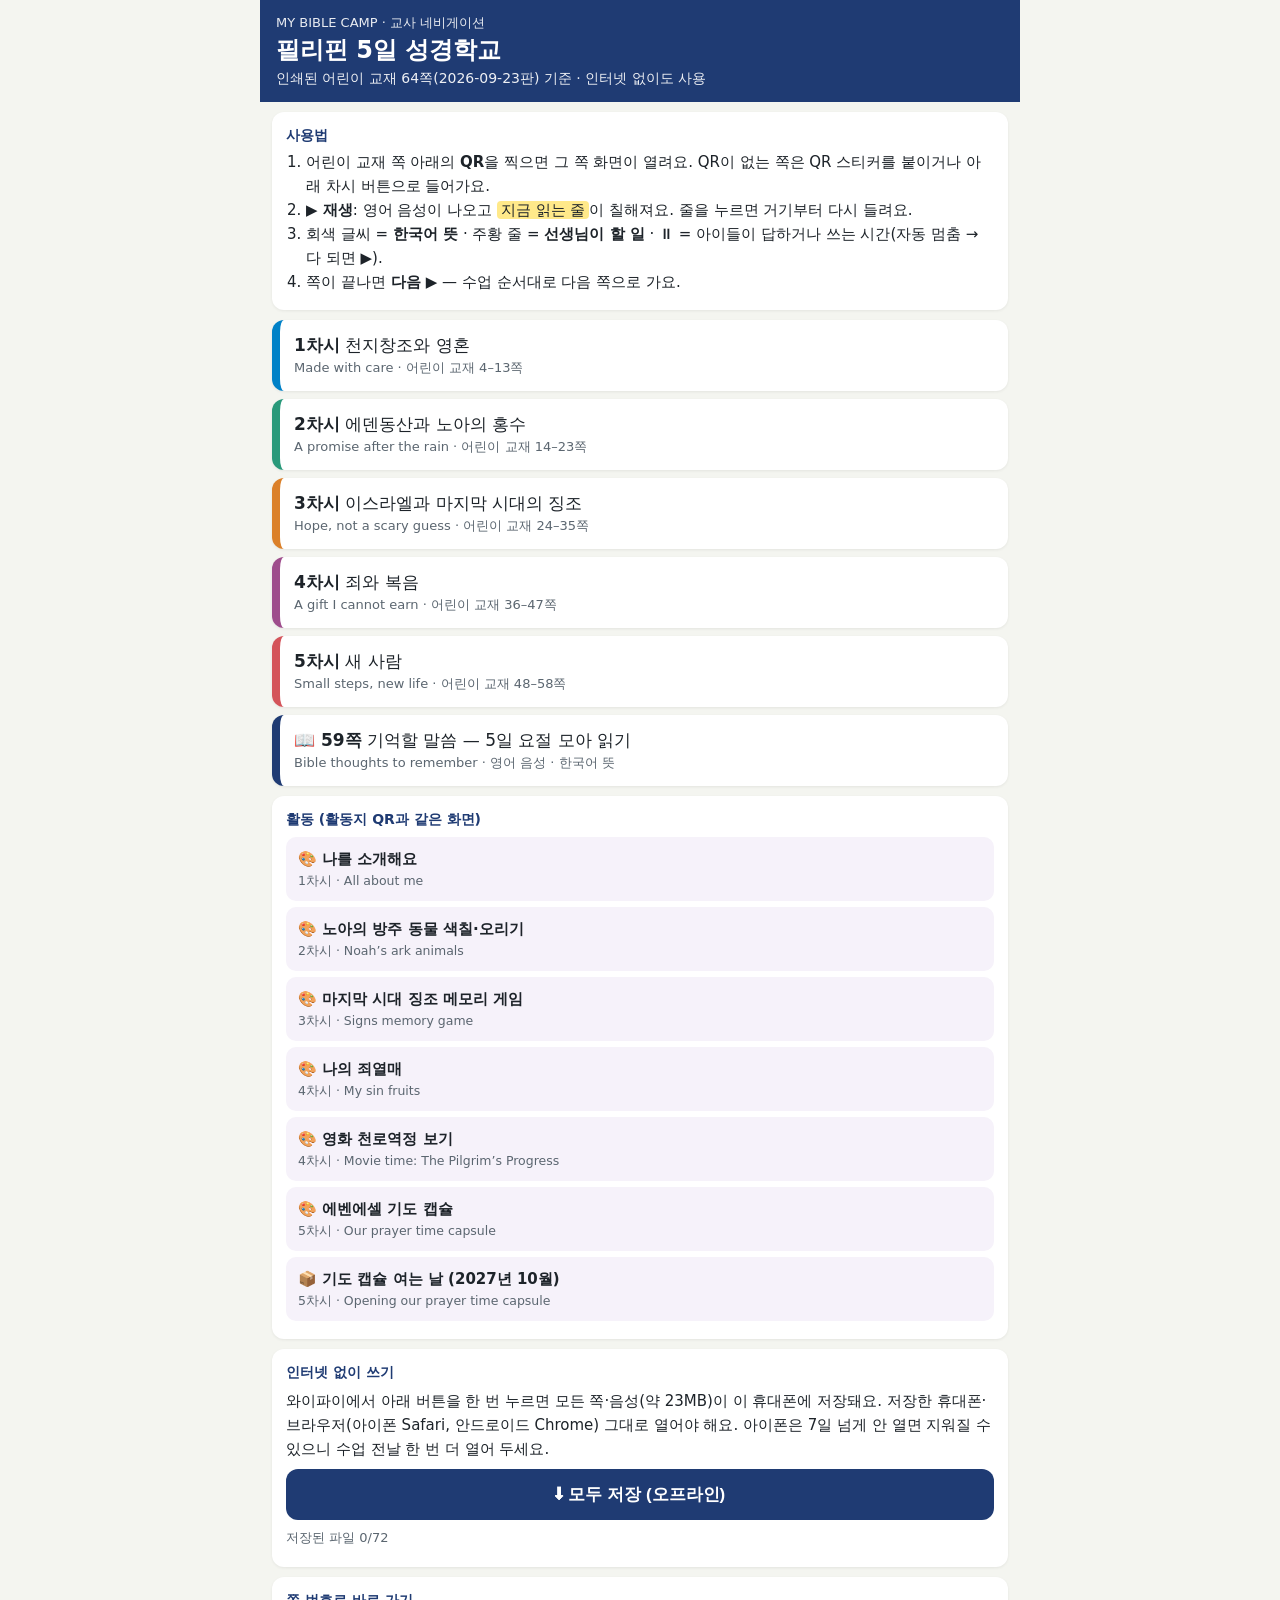
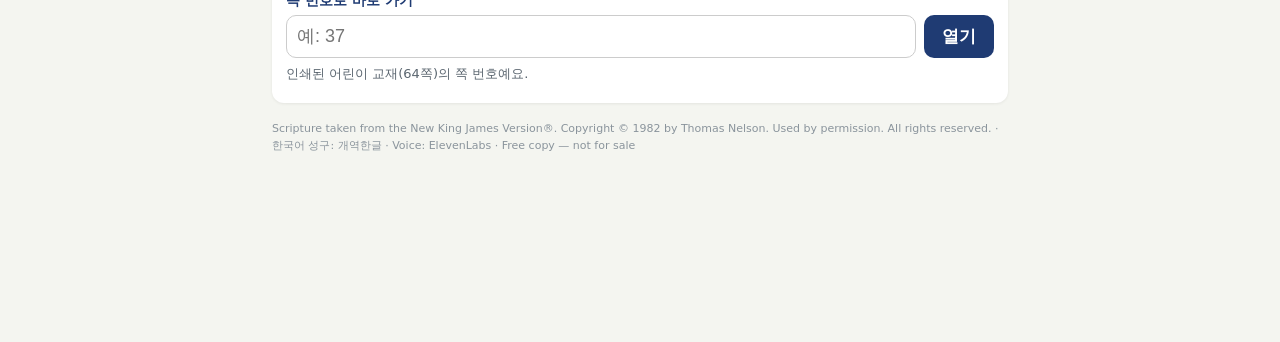
==== commit 882f2729: "teacher navigator for the printed 64-page book: root" ====
--- a/index.html
+++ b/index.html
@@ -3,6 +3,6 @@
 <meta name="viewport" content="width=device-width,initial-scale=1,viewport-fit=cover">
 <title>My Bible Camp · 교사 네비</title>
 <link rel="manifest" href="./manifest.webmanifest"><meta name="theme-color" content="#1F3B73">
-<link rel="stylesheet" href="./nav/app.css?v=2fb50d764755">
+<link rel="stylesheet" href="./nav/app.css?v=a123636b36e2">
 </head><body data-route=""><div id="app"><p class="loading">불러오는 중…</p></div>
-<script src="./nav/app.js?v=2fb50d764755"></script></body></html>
+<script src="./nav/app.js?v=a123636b36e2"></script></body></html>
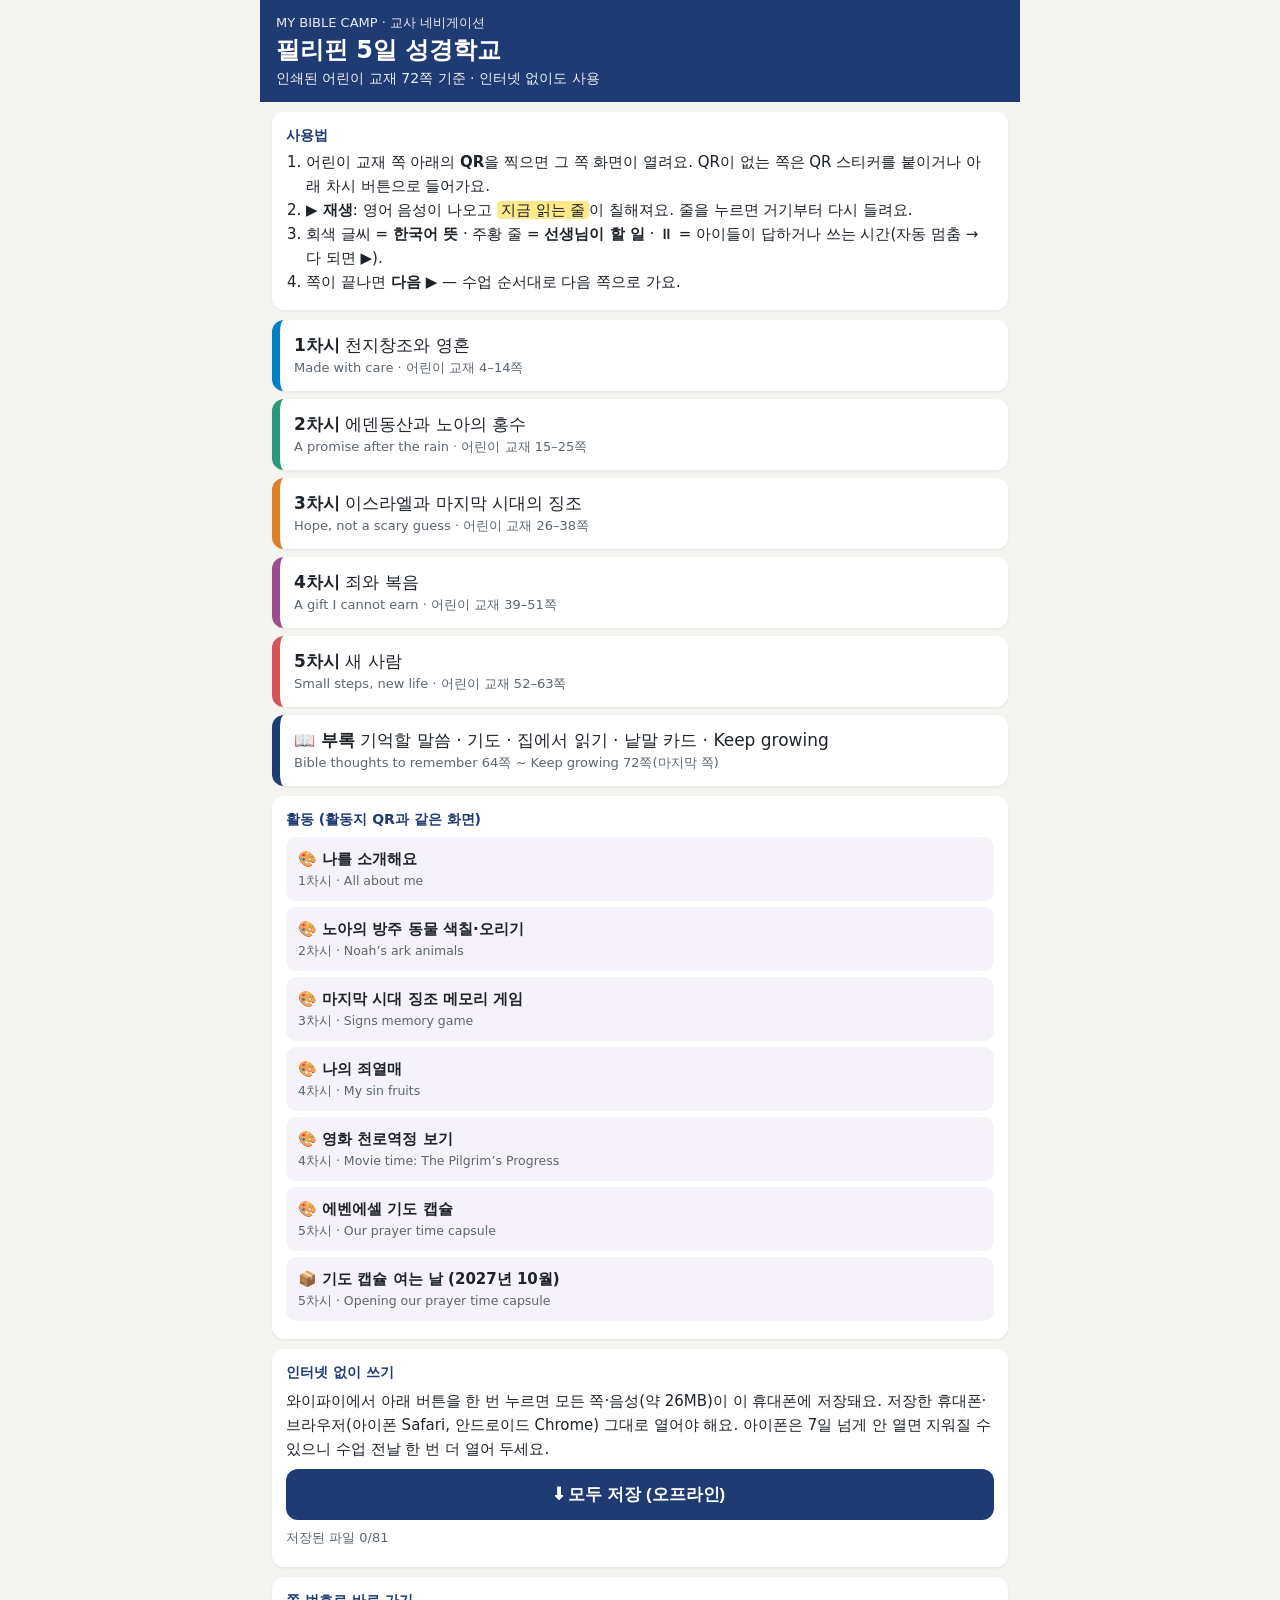
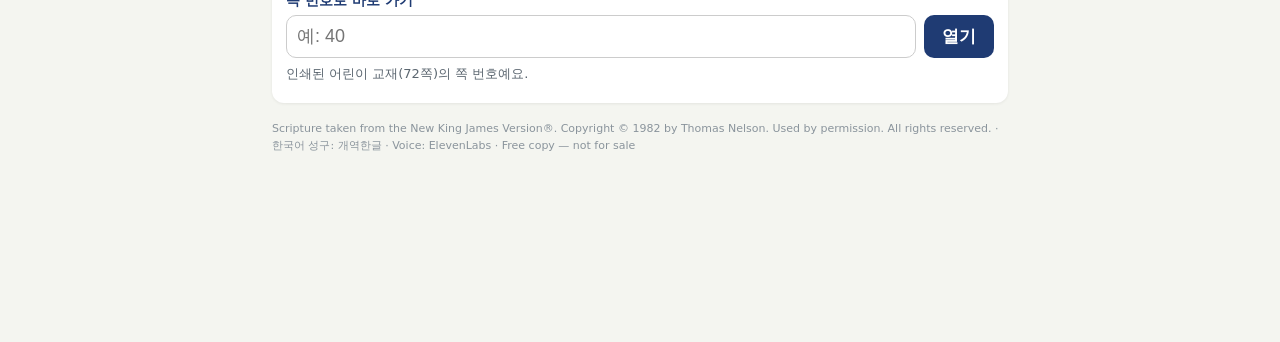
==== commit 05682aff: "teacher navigator for the printed 64-page book: root" ====
--- a/index.html
+++ b/index.html
@@ -3,6 +3,6 @@
 <meta name="viewport" content="width=device-width,initial-scale=1,viewport-fit=cover">
 <title>My Bible Camp · 교사 네비</title>
 <link rel="manifest" href="./manifest.webmanifest"><meta name="theme-color" content="#1F3B73">
-<link rel="stylesheet" href="./nav/app.css?v=a123636b36e2">
+<link rel="stylesheet" href="./nav/app.css?v=c918c98f91b4">
 </head><body data-route=""><div id="app"><p class="loading">불러오는 중…</p></div>
-<script src="./nav/app.js?v=a123636b36e2"></script></body></html>
+<script src="./nav/app.js?v=c918c98f91b4"></script></body></html>
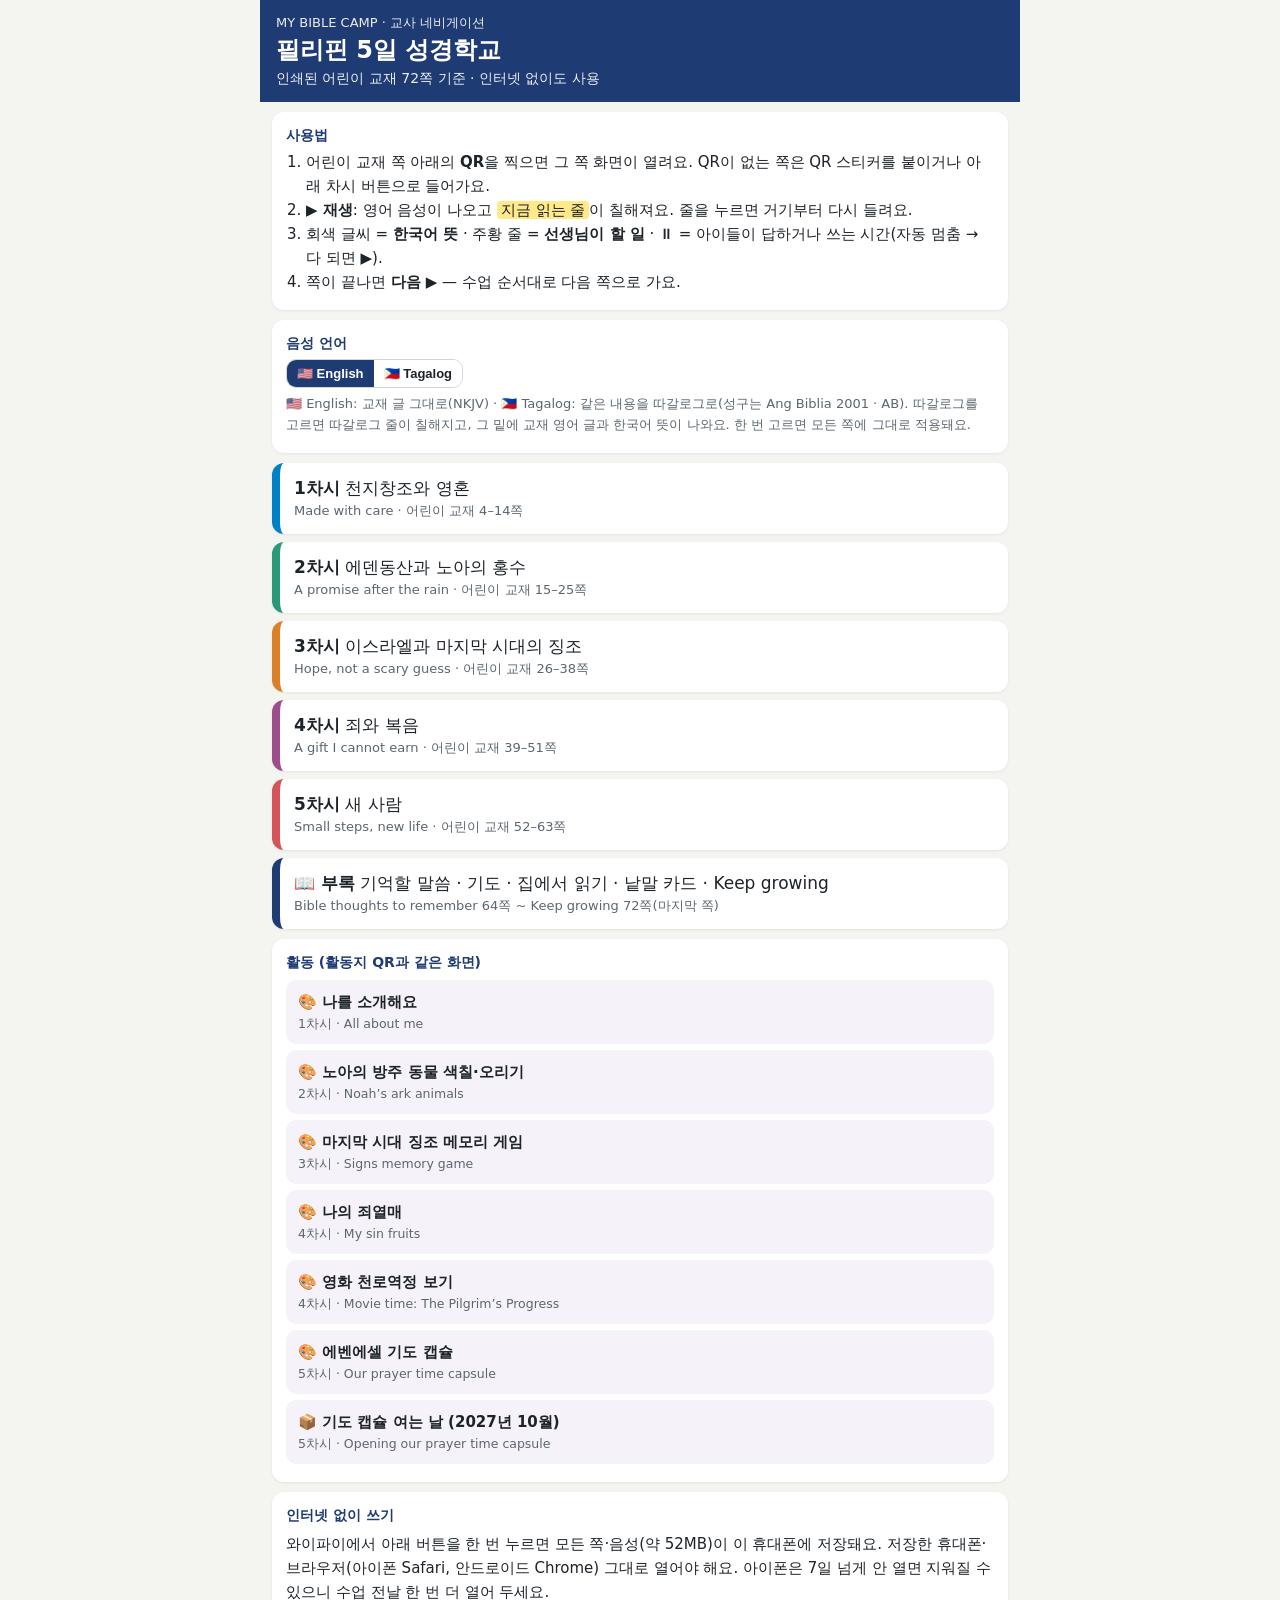
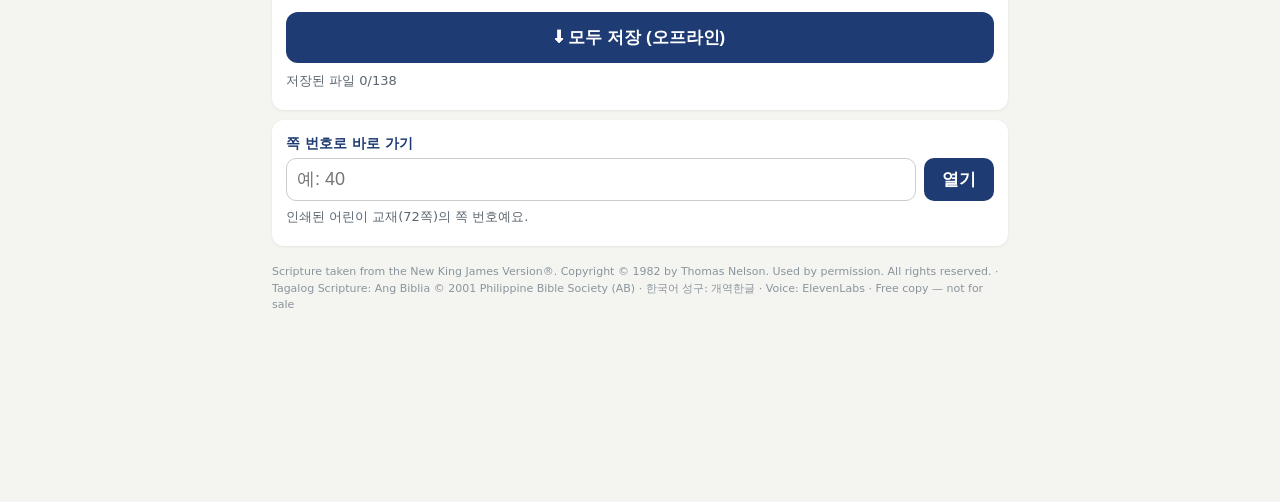
==== commit 8ab58bf2: "teacher navigator for the printed 64-page book: root" ====
--- a/index.html
+++ b/index.html
@@ -3,6 +3,6 @@
 <meta name="viewport" content="width=device-width,initial-scale=1,viewport-fit=cover">
 <title>My Bible Camp · 교사 네비</title>
 <link rel="manifest" href="./manifest.webmanifest"><meta name="theme-color" content="#1F3B73">
-<link rel="stylesheet" href="./nav/app.css?v=c918c98f91b4">
+<link rel="stylesheet" href="./nav/app.css?v=29aa3b92956b">
 </head><body data-route=""><div id="app"><p class="loading">불러오는 중…</p></div>
-<script src="./nav/app.js?v=c918c98f91b4"></script></body></html>
+<script src="./nav/app.js?v=29aa3b92956b"></script></body></html>
--- a/nav/app.css
+++ b/nav/app.css
@@ -35,6 +35,11 @@
 .who.wt{background:#EDE3F7;color:#5E3A8C}.who.we{background:#FDE6EF;color:#A0335F}
 .en{font-size:19px;font-weight:650;line-height:1.45}
 .ko{font-size:15px;color:var(--mut);margin-top:4px;line-height:1.5}
+.en2{font-size:14px;color:#3E5C8A;margin-top:4px;line-height:1.45;font-style:italic}
+.ab{font-size:11px;font-weight:800;color:#3E5C8A;background:#E6EEF8;border-radius:6px;padding:0 5px;font-style:normal;vertical-align:middle}
+.lang{display:inline-flex;border-radius:10px;overflow:hidden;border:1px solid #cfd6dd}
+.lang button{border:0!important;border-radius:0!important;padding:6px 10px!important;background:#fff!important;font-size:13px!important;font-weight:700;color:var(--ink)}
+.lang button.on{background:var(--c)!important;color:#fff!important}
 .act{display:inline-block;margin-top:6px;background:#FFF0DE;color:var(--act);border-radius:8px;padding:3px 9px;font-size:14px;font-weight:600}
 .wait{margin-top:6px;font-size:13px;color:#8a6400;font-weight:700}
 .sum .en{font-weight:650}.sum .ko{color:var(--mut)}
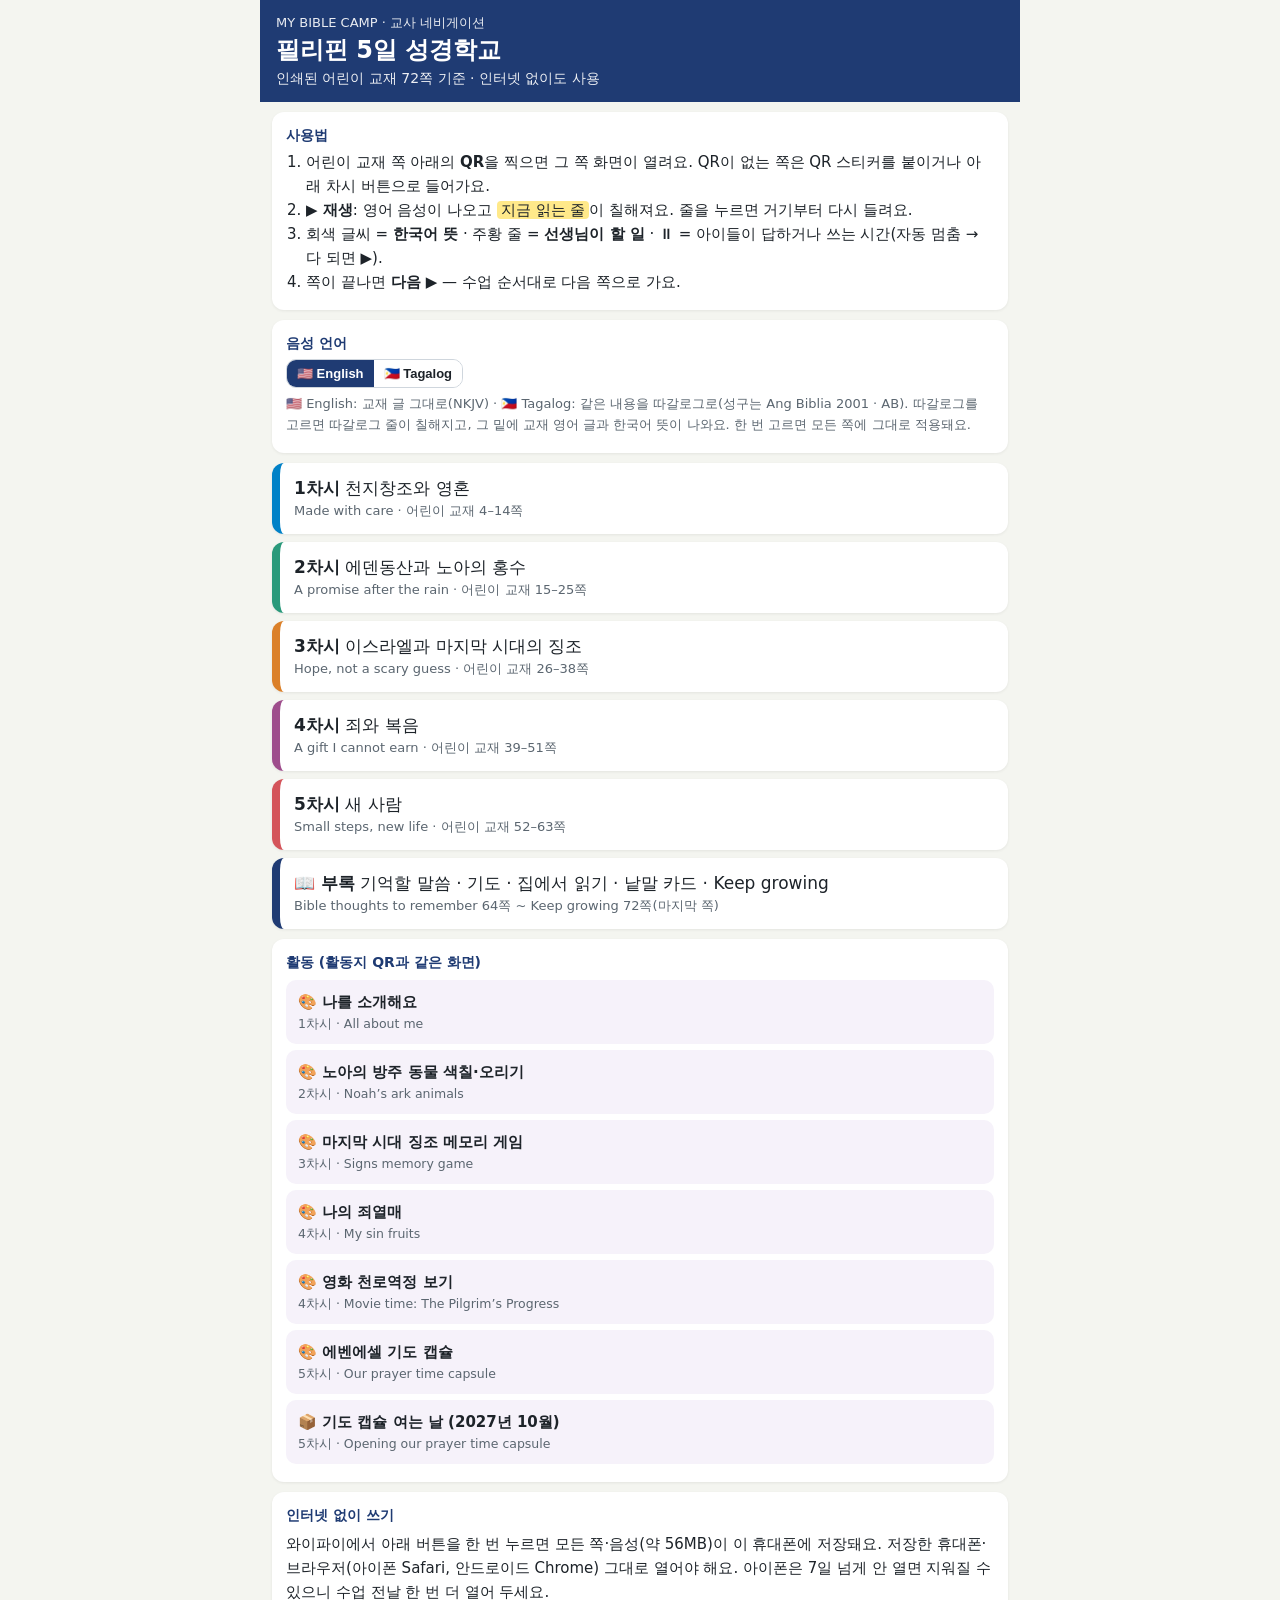
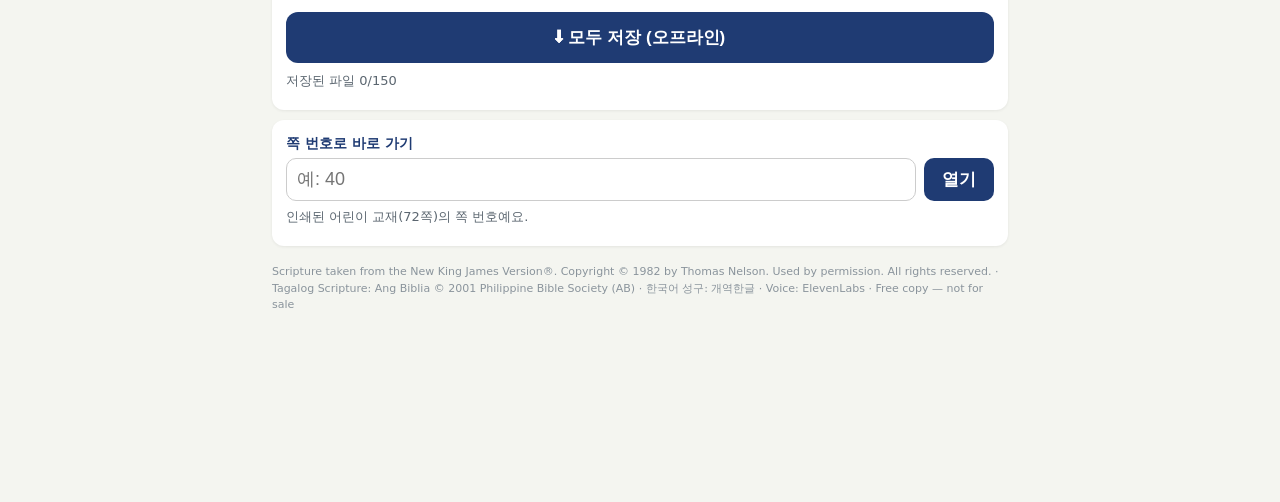
==== commit bc2438a5: "teacher navigator for the printed 64-page book: root" ====
--- a/index.html
+++ b/index.html
@@ -3,6 +3,6 @@
 <meta name="viewport" content="width=device-width,initial-scale=1,viewport-fit=cover">
 <title>My Bible Camp · 교사 네비</title>
 <link rel="manifest" href="./manifest.webmanifest"><meta name="theme-color" content="#1F3B73">
-<link rel="stylesheet" href="./nav/app.css?v=29aa3b92956b">
+<link rel="stylesheet" href="./nav/app.css?v=02c2385102d4">
 </head><body data-route=""><div id="app"><p class="loading">불러오는 중…</p></div>
-<script src="./nav/app.js?v=29aa3b92956b"></script></body></html>
+<script src="./nav/app.js?v=02c2385102d4"></script></body></html>
